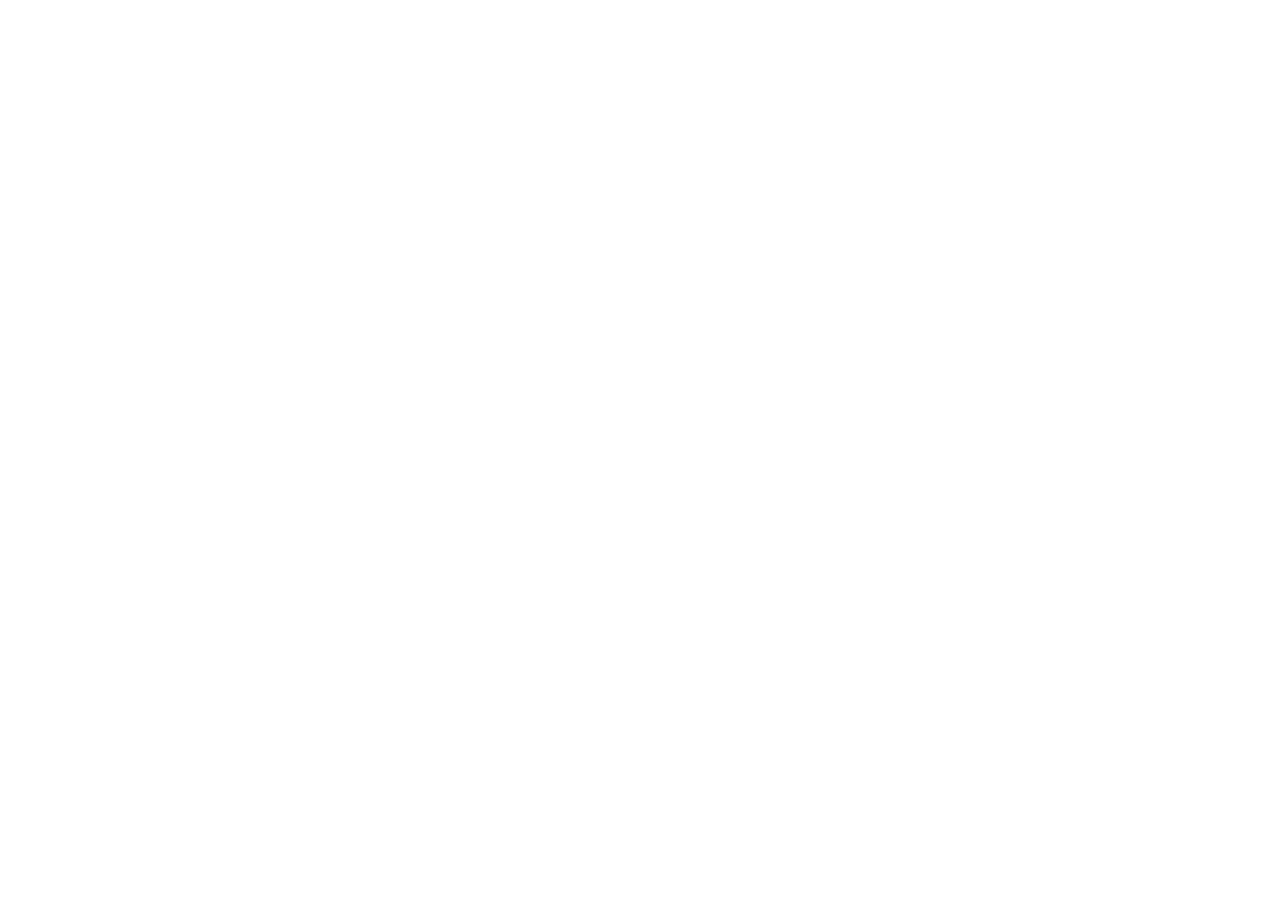
==== index.html @ e3f7ccc0 "Estructura inicial del proyecto: creación de carpetas, archivos, y esqesqueleto HTML" ====
<!DOCTYPE html>
<html lang="en">
<head>
    <meta charset="UTF-8">
    <meta name="viewport" content="width=device-width, initial-scale=1.0">
    <link rel="stylesheet" href="./css/styles.css">
    <title>Hago Diseños</title>
</head>
<body>
    
</body>
</html>
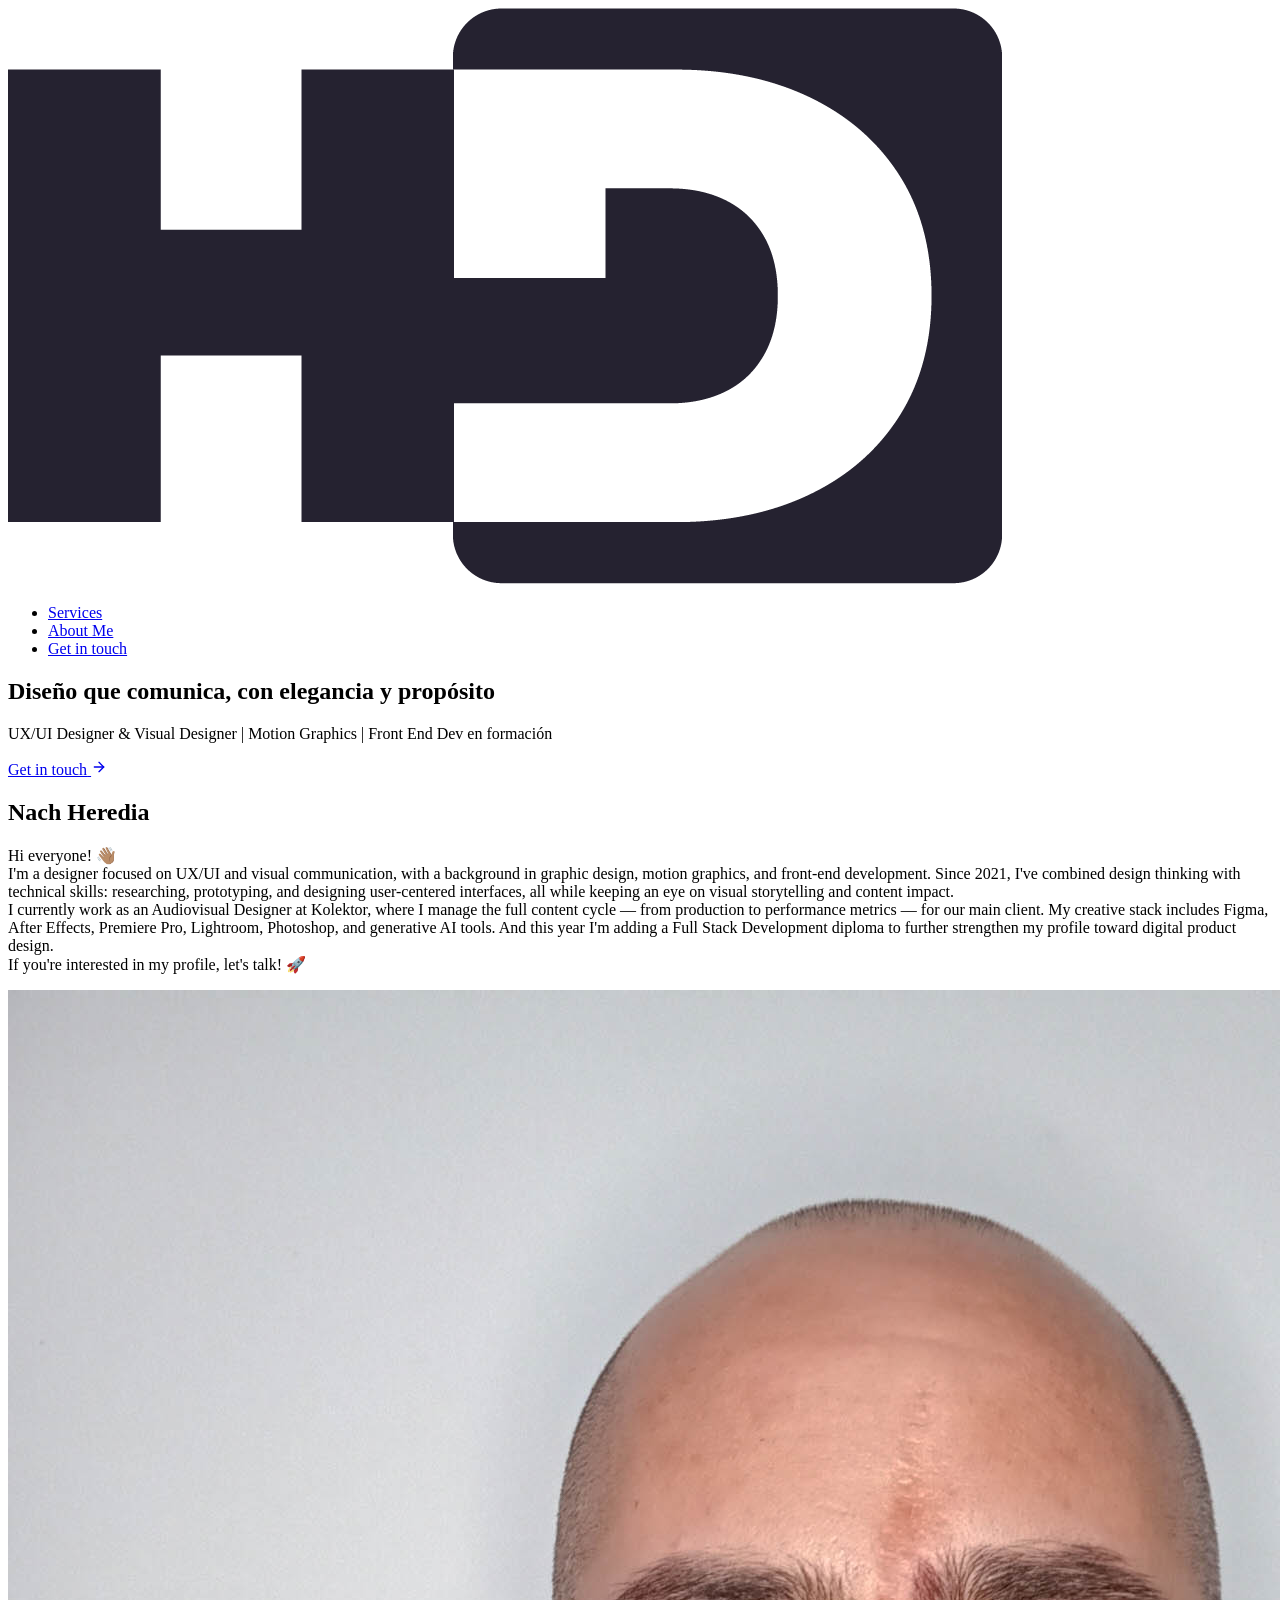
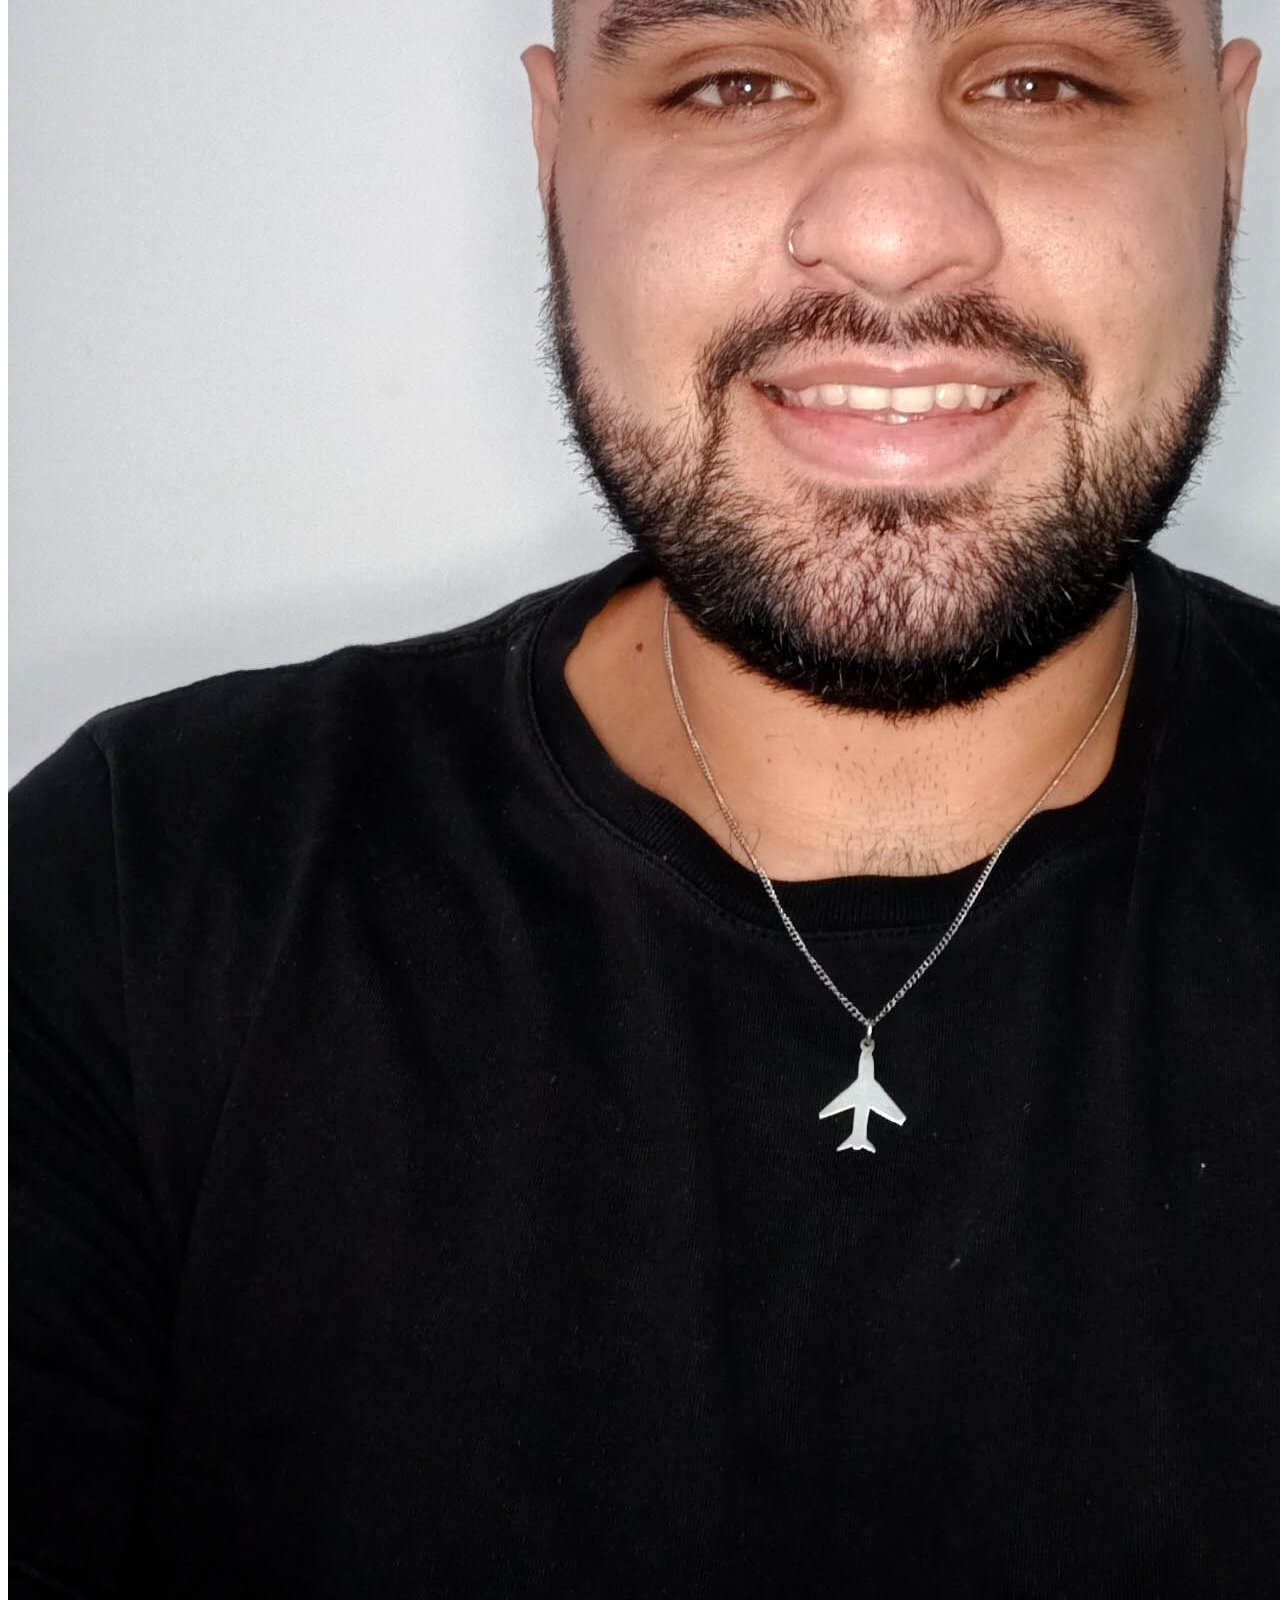
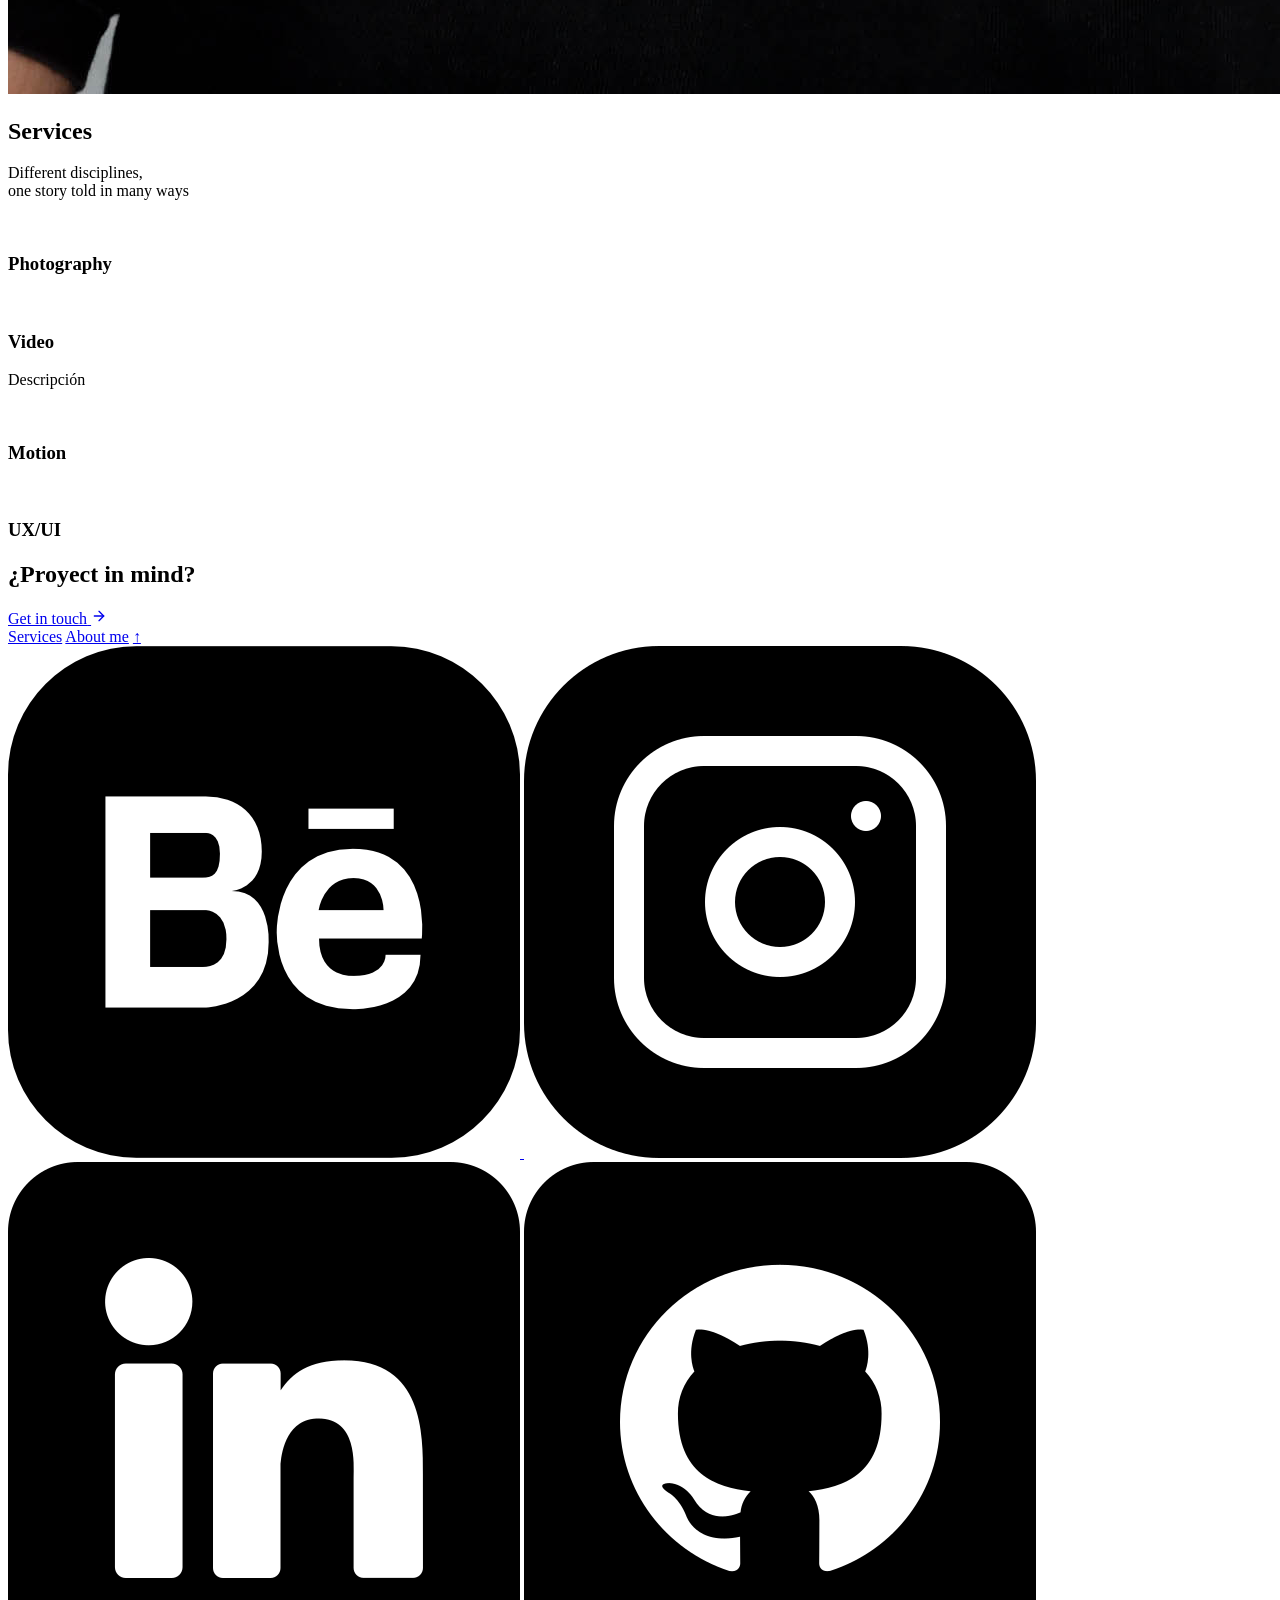
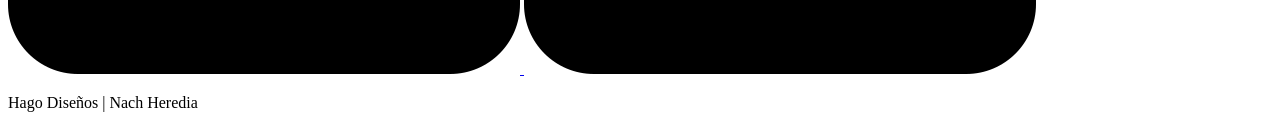
==== commit 545369b4: "Creacion de estructura completa de HTML" ====
--- a/index.html
+++ b/index.html
@@ -1,12 +1,130 @@
 <!DOCTYPE html>
-<html lang="en">
+<html lang="es">
 <head>
     <meta charset="UTF-8">
     <meta name="viewport" content="width=device-width, initial-scale=1.0">
     <link rel="stylesheet" href="./css/styles.css">
-    <title>Hago Diseños</title>
+    <title>Hago Diseños | Nach Heredia</title>
 </head>
 <body>
+
+    <header>
+        <nav class="navbar">
+               <a href="index.html">
+                    <img src="./images/Logo mioiconoAUTITO.png" alt="Logo HD">
+                </a>
+                <ul>
+                    <li><a href="services.html">Services</a></li>
+                    <li><a href="index.html#about-me">About Me</a></li>
+                    <li><a href="contact.html">Get in touch</a></li>
+                </ul>
+        </nav>
+    </header>
+
+    <main>
+        <!--PORTADA-->
+        <section class="main-banner">
+            <h1>Diseño que comunica, con elegancia y propósito</h1>
+            <p>UX/UI Designer & Visual Designer | Motion Graphics | Front End Dev en formación</p>
+            <a href="contact.html">
+                <span>Get in touch</span>
+                <span>
+                    <svg width="16" height="16" viewBox="0 0 24 24" fill="none" stroke="currentColor" stroke-width="2" stroke-linecap="round" stroke-linejoin="round">
+                        <line x1="5" y1="12" x2="19" y2="12"></line>
+                        <polyline points="12 5 19 12 12 19"></polyline>
+                    </svg>
+                </span>
+            </a>
+        </section>
+
+
+        <section class="aboutMe">
+            <div class="aboutText">
+                <h2>Nach Heredia</h2>
+                <p>Hi everyone! 👋🏽 <br>
+                        I'm a designer focused on UX/UI and visual communication, with a background in graphic design, motion graphics, and front-end development. Since 2021, I've combined design thinking with technical skills: researching, prototyping, and designing user-centered interfaces, all while keeping an eye on visual storytelling and content impact.
+                        <br>
+                        I currently work as an Audiovisual Designer at Kolektor, where I manage the full content cycle — from production to performance metrics — for our main client. My creative stack includes Figma, After Effects, Premiere Pro, Lightroom, Photoshop, and generative AI tools. And this year I'm adding a Full Stack Development diploma to further strengthen my profile toward digital product design. 
+                        <br> 
+                        If you're interested in my profile, let's talk! 🚀
+                    </p>
+            </div>
+            <div class="aboutImage">
+                <img src="./images/Foto nueva LinkedIn (1 de 1).jpg" alt="Foto perfil">
+            </div>
+
+
+            <!--Services-->
+
+            <section class="services">
+                <div class="tittleServices">
+                    <h2>Services</h2>
+                    <p>Different disciplines, <br>one story told in many ways</p>
+                </div>
+                <div class="cardsServices">
+                    <artticle class="card">
+                        <img src="" alt="">
+                        <h3>Photography</h3>
+                        <p></p>
+                    </artticle>
+                    <artticle class="card">
+                        <img src="" alt="">
+                        <h3>Video</h3>
+                        <p>Descripción</p>
+                    </artticle>
+                    <artticle class="card">
+                        <img src="" alt="">
+                        <h3>Motion</h3>
+                        <p></p>
+                    </artticle>
+                    <artticle class="card">
+                        <img src="" alt="">
+                        <h3>UX/UI</h3>
+                        <p></p>
+                    </artticle>
+                </div>
+            </section>
+    </main>
+
+    <footer class="mainFooter">
+        <div class="footerBg">
+            <div class="footerCta">
+                <h2>¿Proyect in mind?</h2>
+                <a href="contact.html">
+                <span>Get in touch</span>
+                <span>
+                    <svg width="16" height="16" viewBox="0 0 24 24" fill="none" stroke="currentColor" stroke-width="2" stroke-linecap="round" stroke-linejoin="round">
+                        <line x1="5" y1="12" x2="19" y2="12"></line>
+                        <polyline points="12 5 19 12 12 19"></polyline>
+                    </svg>
+                </span>
+            </a>
+            </div>
+            
+            <nav class="footer-nav">
+                    <a href="services.html">Services</a>
+                    <a href="index.html#about-me">About me</a>
+                    <a href="#top" class="back-to-top" aria-label="Volver arriba">↑</a>
+            </nav>
+
+            <div class="socialIcons">
+                <a href="https://www.behance.net/ignacioheredia" target="_blank" >
+                    <img src="./images/social media icons/behance.png" alt="Behance">
+                </a>
+                <a href="" target="_blank" >
+                    <img src="./images/social media icons/instagram (1).png" alt="Instagram">
+                </a>
+                <a href="https://www.linkedin.com/in/nachheredia/" target="_blank" >
+                    <img src="./images/social media icons/linkedin.png" alt="LinkedIn">
+                </a>
+                <a href="https://github.com/NachHeredia" target="_blank" >
+                    <img src="./images/social media icons/github.png" alt="GitHub">
+                </a>
+            </div>
+
+            <p class="footer-name">Hago Diseños | Nach Heredia</p>
+        </div>
+    </footer>
     
 </body>
 </html>
--- a/css/styles.css
+++ b/css/styles.css
@@ -0,0 +1 @@
+@import url('https://fonts.googleapis.com/css2?family=Montserrat:ital,wght@0,100..900;1,100..900&display=swap');
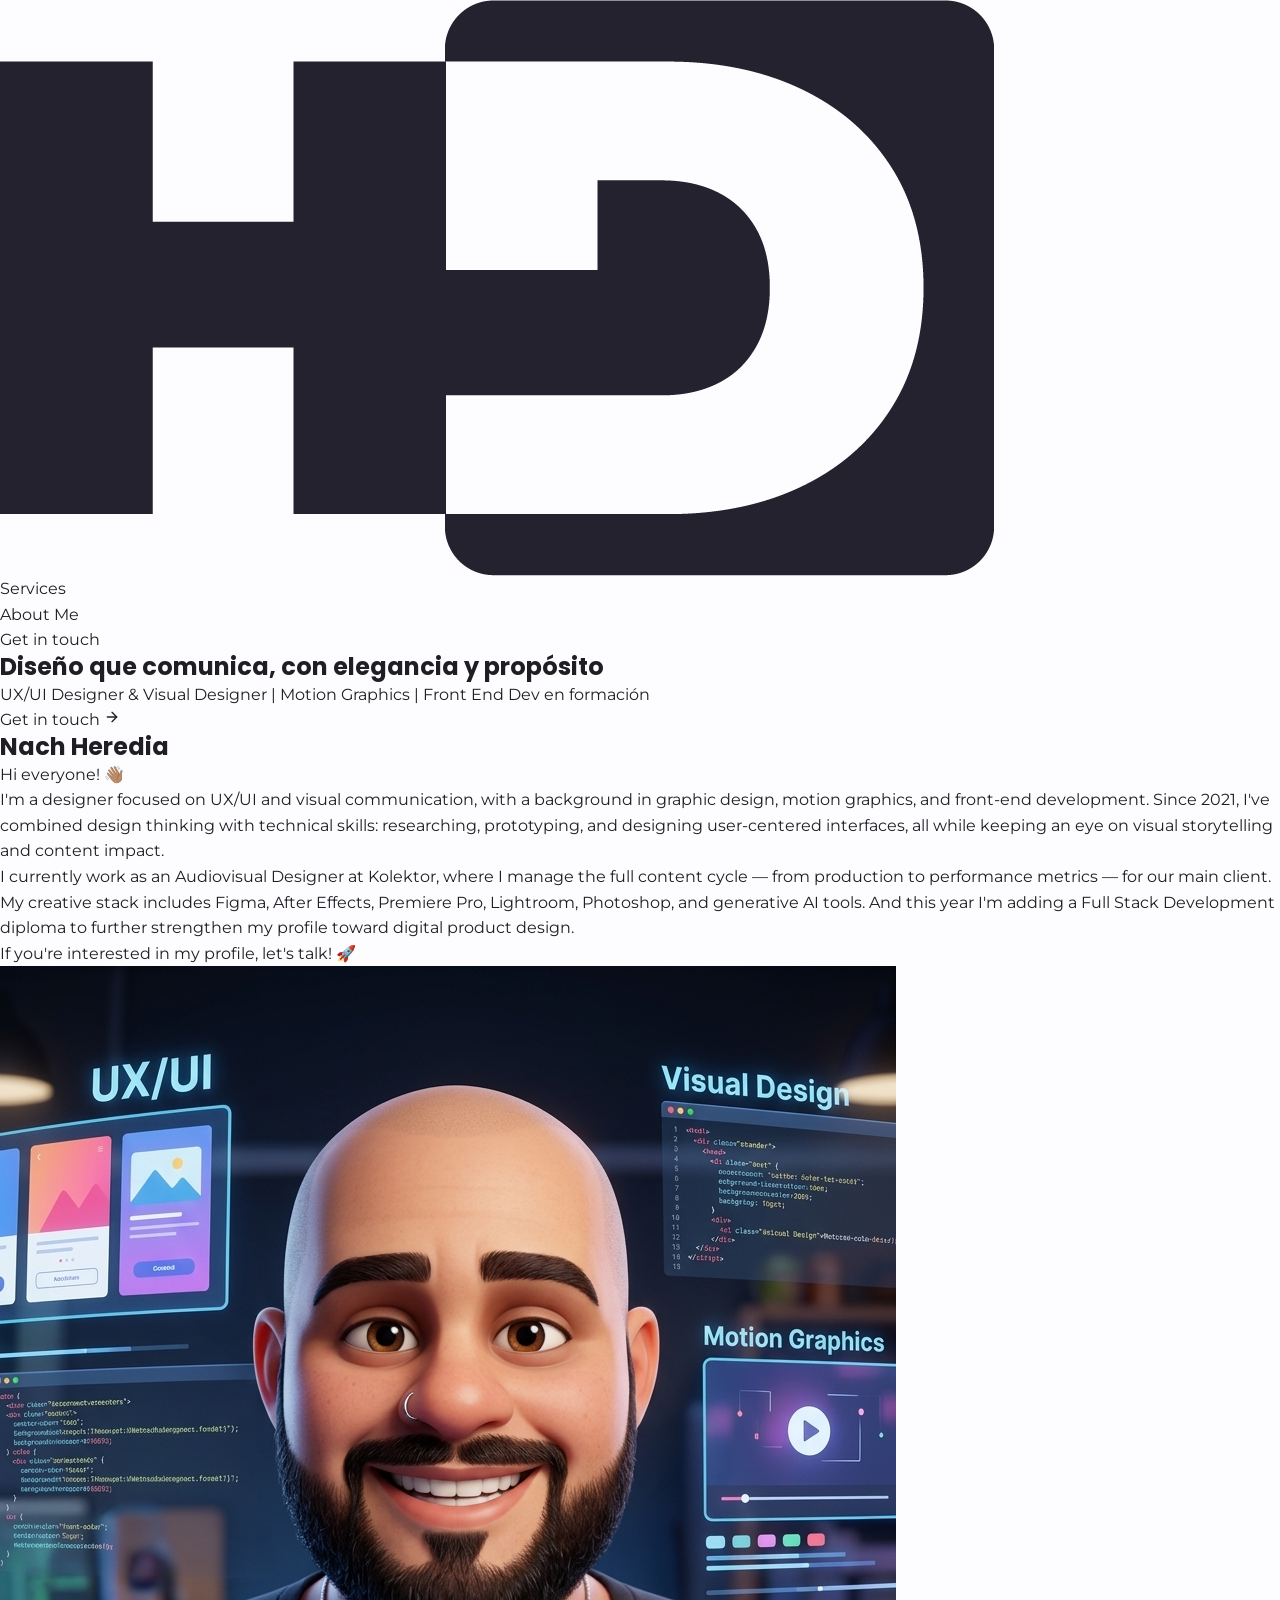
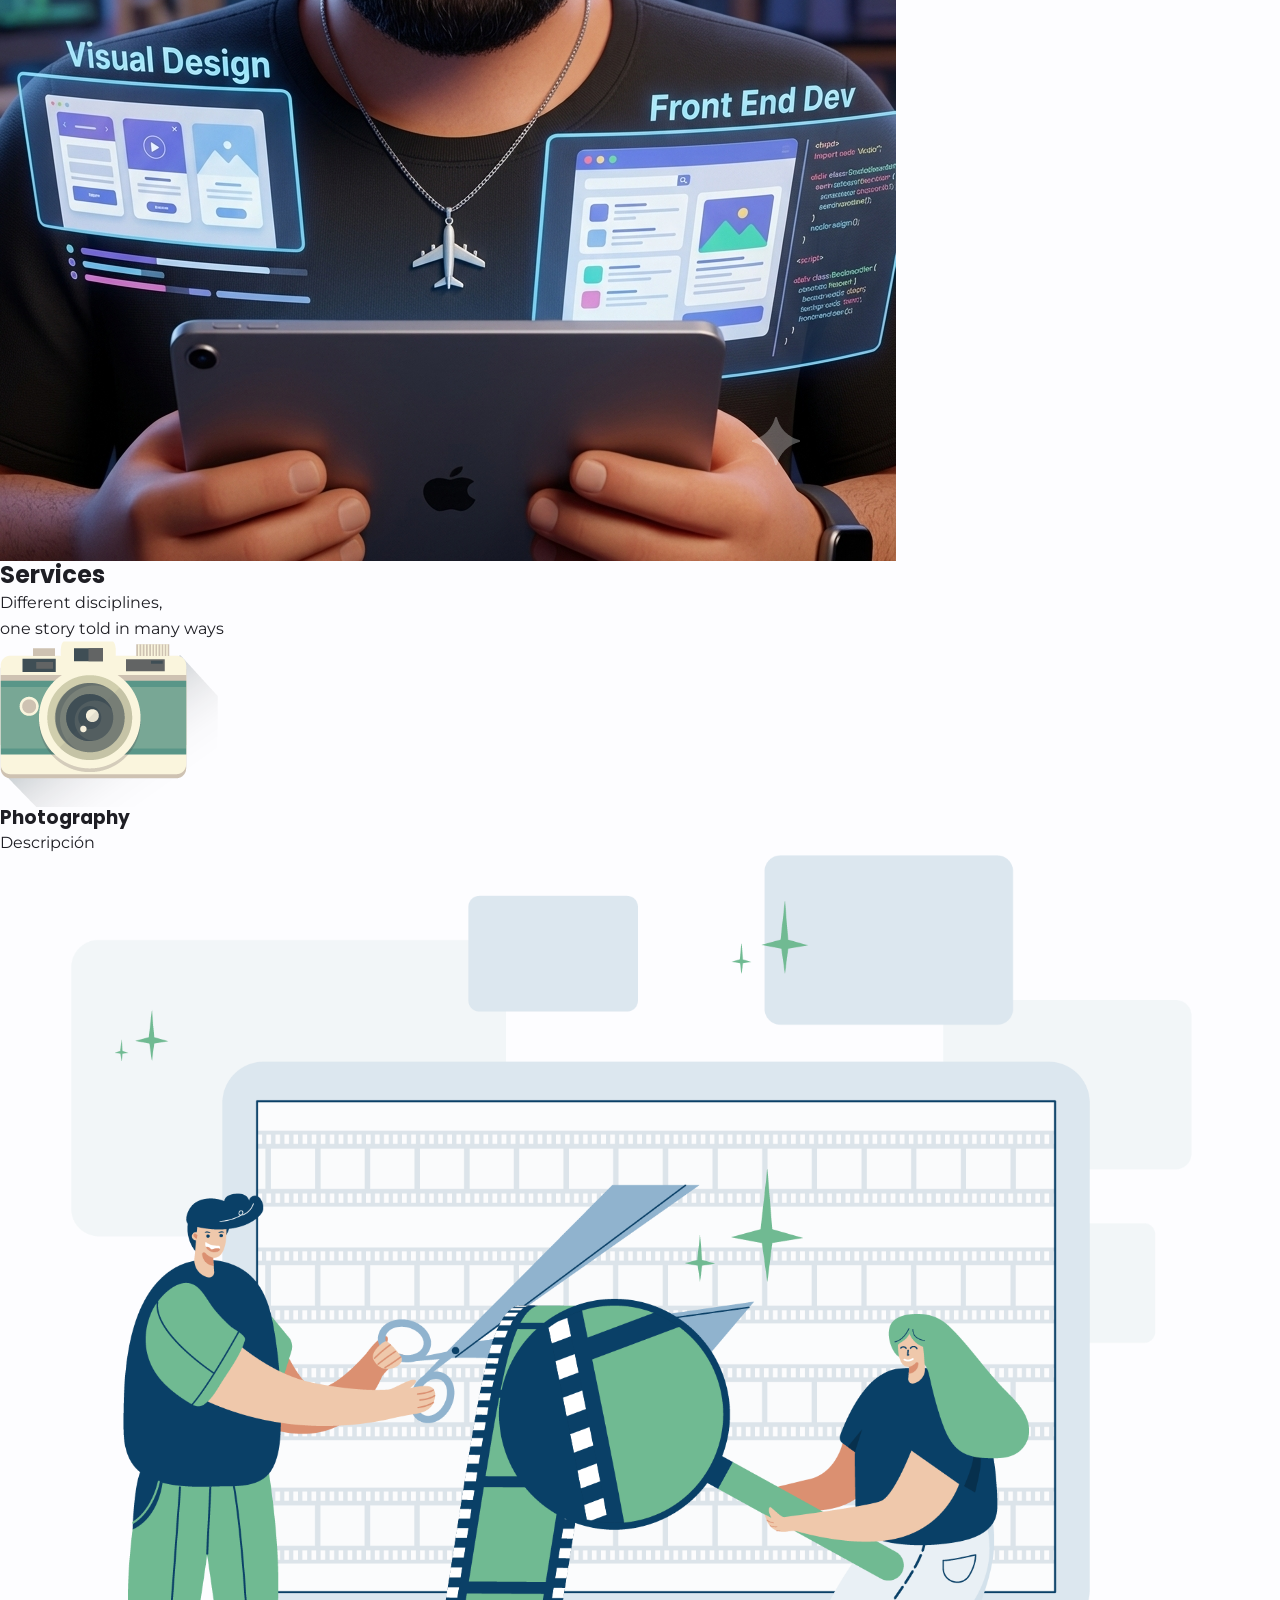
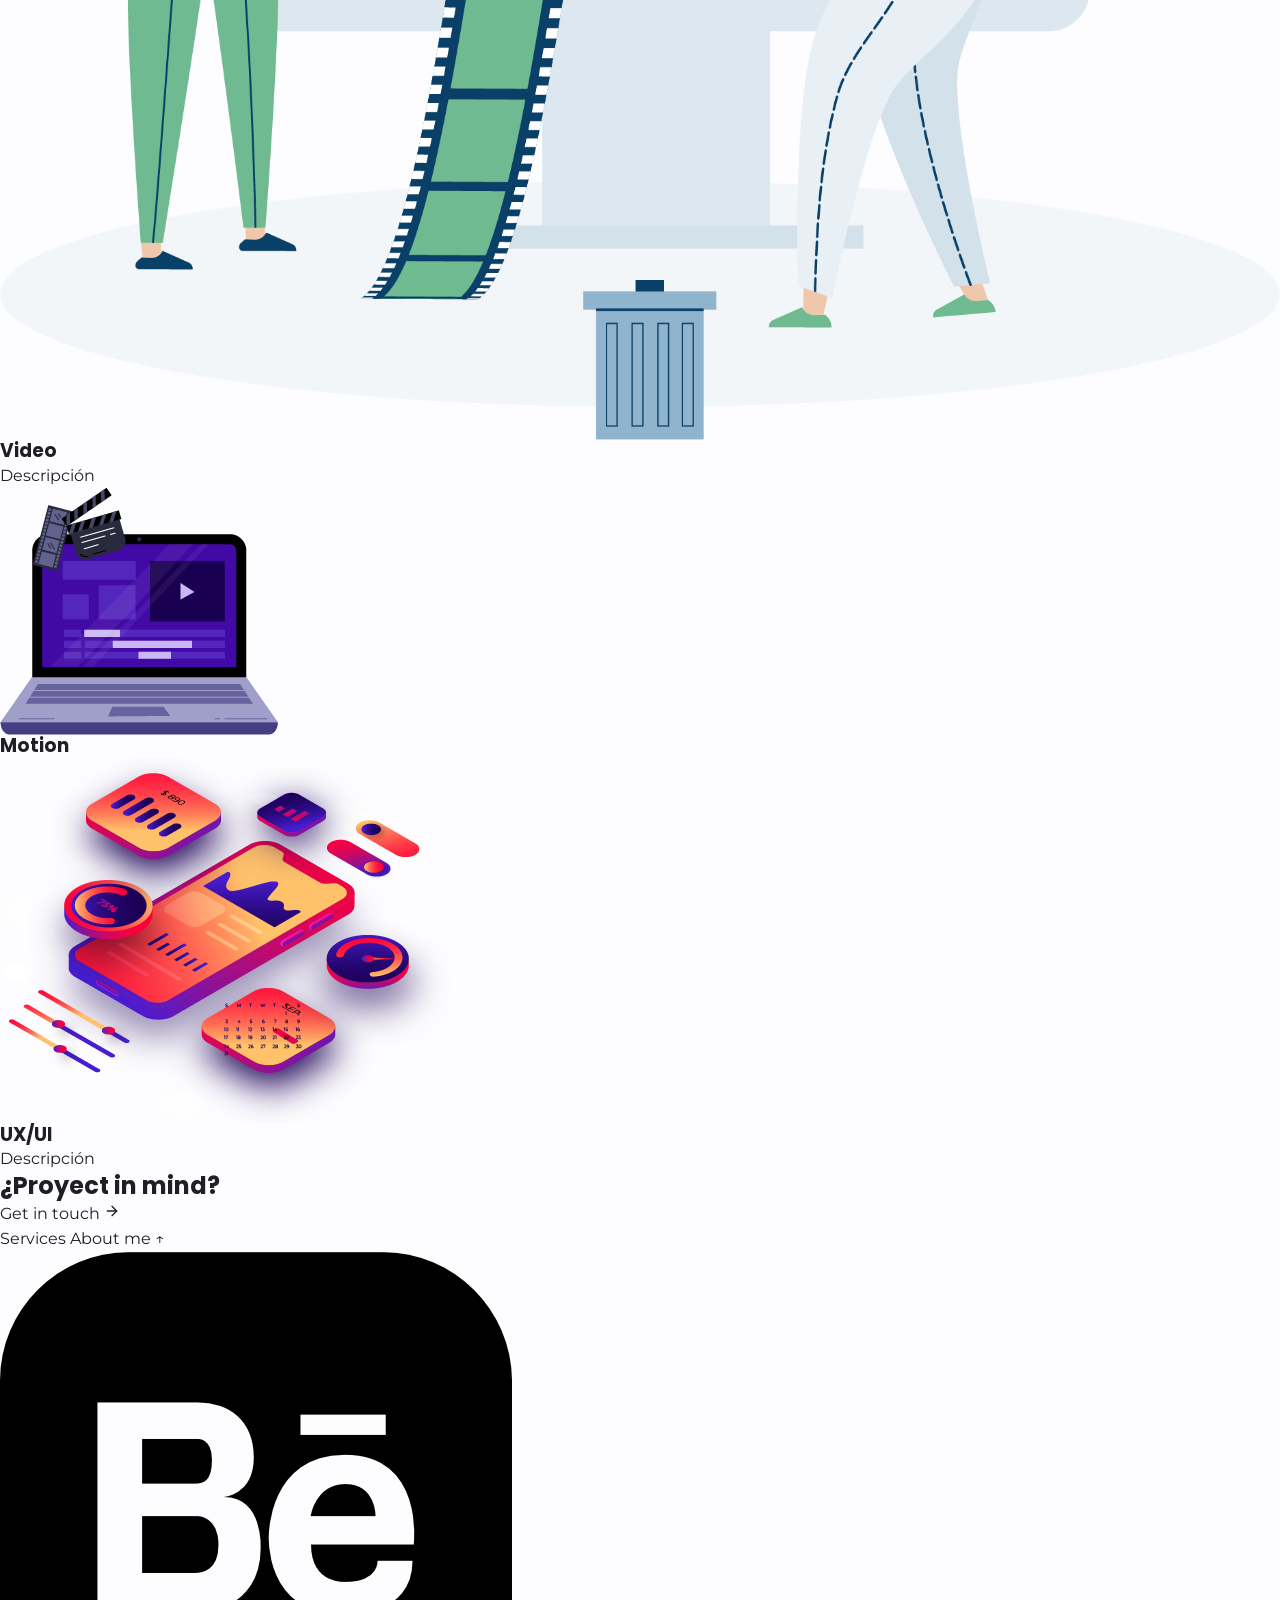
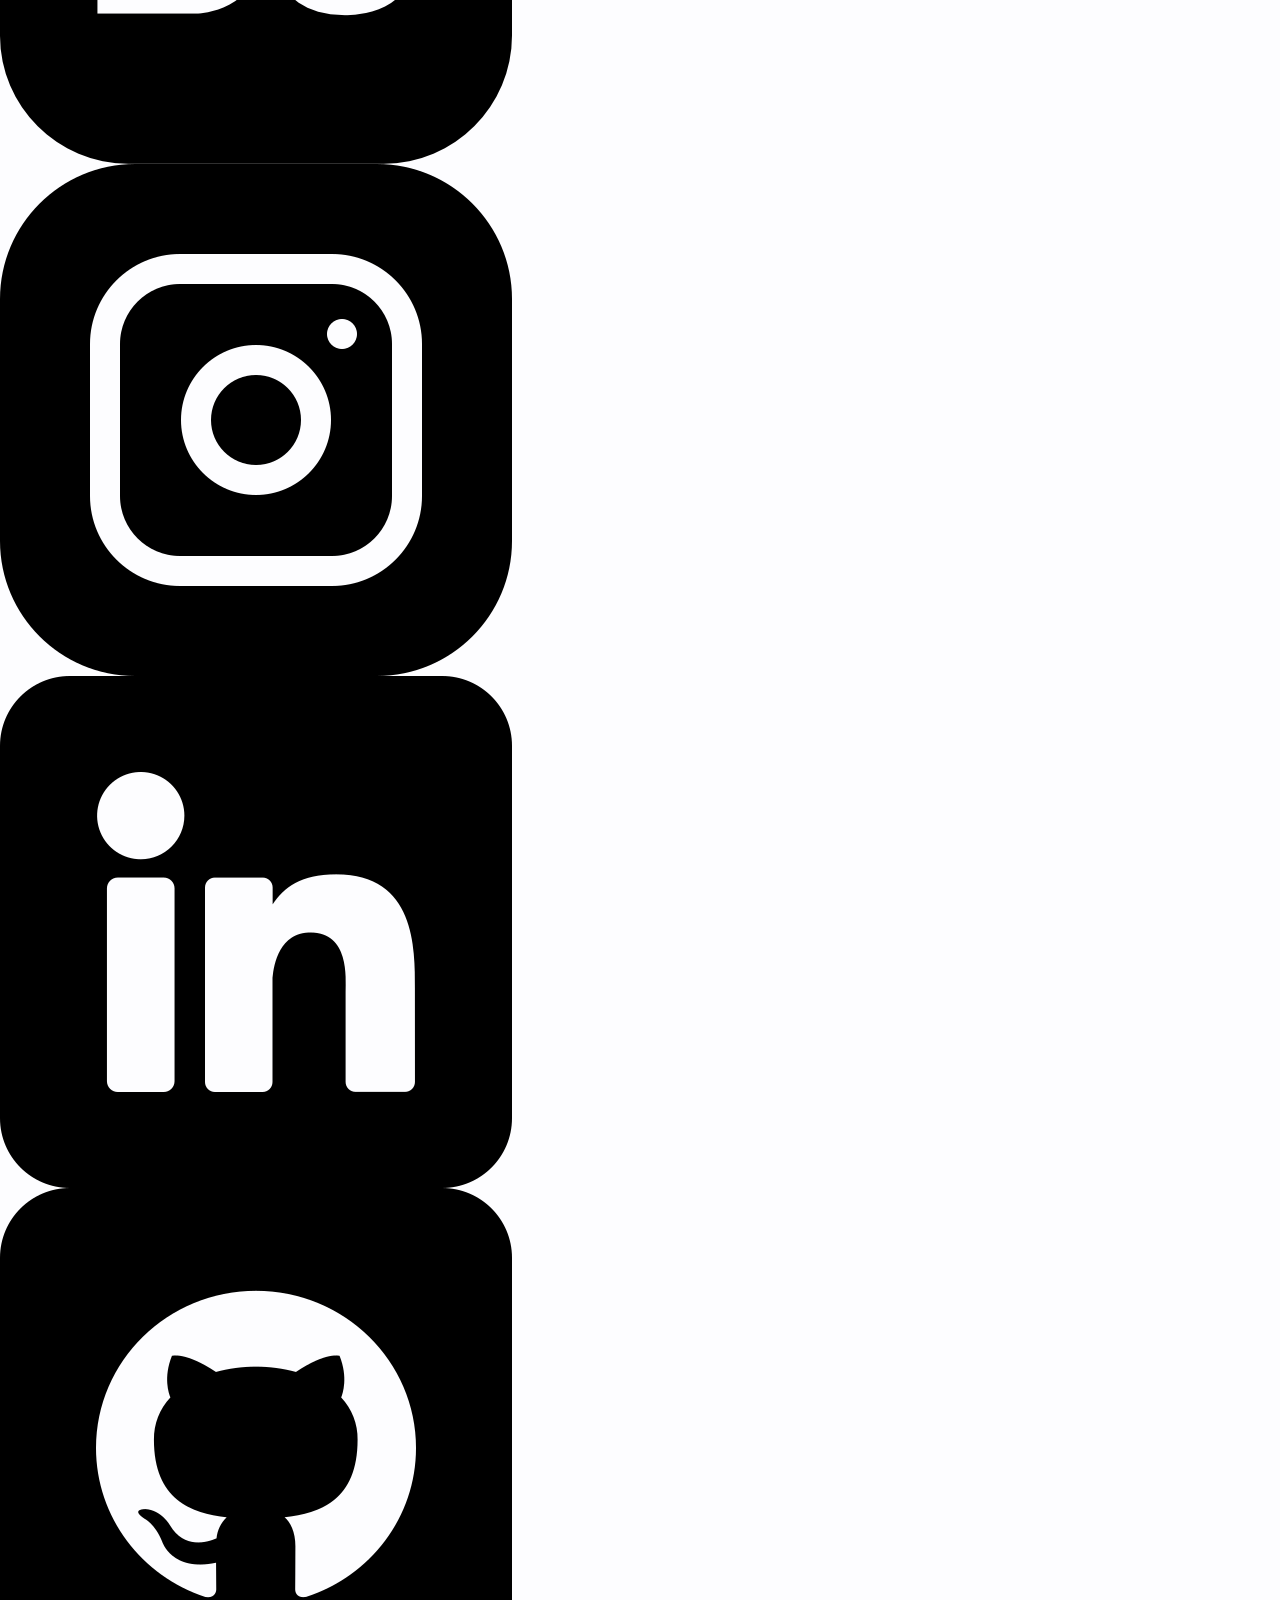
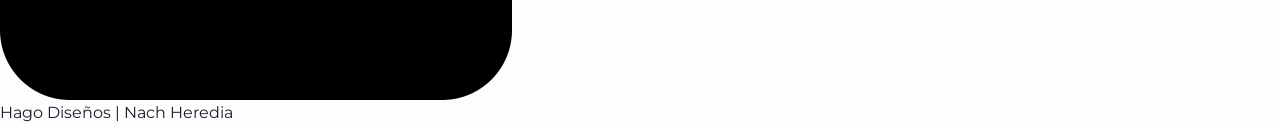
==== commit c82353e5: "Armado base de CSS, roots + reset basicos + body + tipografias" ====
--- a/index.html
+++ b/index.html
@@ -1,23 +1,30 @@
 <!DOCTYPE html>
 <html lang="es">
+
 <head>
     <meta charset="UTF-8">
     <meta name="viewport" content="width=device-width, initial-scale=1.0">
+    <link rel="preconnect" href="https://fonts.googleapis.com">
+    <link rel="preconnect" href="https://fonts.gstatic.com" crossorigin>
+    <link
+        href="https://fonts.googleapis.com/css2?family=Poppins:wght@400;500;600;700&family=Montserrat:wght@300;400;500;600&display=swap"
+        rel="stylesheet">
     <link rel="stylesheet" href="./css/styles.css">
     <title>Hago Diseños | Nach Heredia</title>
 </head>
+
 <body>
 
-    <header>
+    <header id="top">
         <nav class="navbar">
-               <a href="index.html">
-                    <img src="./images/Logo mioiconoAUTITO.png" alt="Logo HD">
-                </a>
-                <ul>
-                    <li><a href="services.html">Services</a></li>
-                    <li><a href="index.html#about-me">About Me</a></li>
-                    <li><a href="contact.html">Get in touch</a></li>
-                </ul>
+            <a href="index.html">
+                <img src="./images/Logo mioiconoAUTITO.png" alt="Logo HD">
+            </a>
+            <ul>
+                <li><a href="services.html">Services</a></li>
+                <li><a href="index.html#aboutMe">About Me</a></li>
+                <li><a href="contact.html">Get in touch</a></li>
+            </ul>
         </nav>
     </header>
 
@@ -26,10 +33,11 @@
         <section class="main-banner">
             <h1>Diseño que comunica, con elegancia y propósito</h1>
             <p>UX/UI Designer & Visual Designer | Motion Graphics | Front End Dev en formación</p>
-            <a href="contact.html">
+            <a href="contact.html" class="btn btn-primary">
                 <span>Get in touch</span>
-                <span>
-                    <svg width="16" height="16" viewBox="0 0 24 24" fill="none" stroke="currentColor" stroke-width="2" stroke-linecap="round" stroke-linejoin="round">
+                <span class="btn-icon" aria-hidden="true">
+                    <svg width="16" height="16" viewBox="0 0 24 24" fill="none" stroke="currentColor" stroke-width="2"
+                        stroke-linecap="round" stroke-linejoin="round">
                         <line x1="5" y1="12" x2="19" y2="12"></line>
                         <polyline points="12 5 19 12 12 19"></polyline>
                     </svg>
@@ -38,86 +46,93 @@
         </section>
 
 
-        <section class="aboutMe">
+        <section class="aboutMe" id="aboutMe">
             <div class="aboutText">
                 <h2>Nach Heredia</h2>
                 <p>Hi everyone! 👋🏽 <br>
-                        I'm a designer focused on UX/UI and visual communication, with a background in graphic design, motion graphics, and front-end development. Since 2021, I've combined design thinking with technical skills: researching, prototyping, and designing user-centered interfaces, all while keeping an eye on visual storytelling and content impact.
-                        <br>
-                        I currently work as an Audiovisual Designer at Kolektor, where I manage the full content cycle — from production to performance metrics — for our main client. My creative stack includes Figma, After Effects, Premiere Pro, Lightroom, Photoshop, and generative AI tools. And this year I'm adding a Full Stack Development diploma to further strengthen my profile toward digital product design. 
-                        <br> 
-                        If you're interested in my profile, let's talk! 🚀
-                    </p>
+                    I'm a designer focused on UX/UI and visual communication, with a background in graphic design,
+                    motion graphics, and front-end development. Since 2021, I've combined design thinking with technical
+                    skills: researching, prototyping, and designing user-centered interfaces, all while keeping an eye
+                    on visual storytelling and content impact.
+                    <br>
+                    I currently work as an Audiovisual Designer at Kolektor, where I manage the full content cycle —
+                    from production to performance metrics — for our main client. My creative stack includes Figma,
+                    After Effects, Premiere Pro, Lightroom, Photoshop, and generative AI tools. And this year I'm adding
+                    a Full Stack Development diploma to further strengthen my profile toward digital product design.
+                    <br>
+                    If you're interested in my profile, let's talk! 🚀
+                </p>
             </div>
             <div class="aboutImage">
-                <img src="./images/Foto nueva LinkedIn (1 de 1).jpg" alt="Foto perfil">
+                <img src="./images/foto mia caricatura.png" alt="Foto perfil">
             </div>
+        </section>
 
+        <!--Services-->
 
-            <!--Services-->
-
-            <section class="services">
-                <div class="tittleServices">
-                    <h2>Services</h2>
-                    <p>Different disciplines, <br>one story told in many ways</p>
-                </div>
-                <div class="cardsServices">
-                    <artticle class="card">
-                        <img src="" alt="">
-                        <h3>Photography</h3>
-                        <p></p>
-                    </artticle>
-                    <artticle class="card">
-                        <img src="" alt="">
-                        <h3>Video</h3>
-                        <p>Descripción</p>
-                    </artticle>
-                    <artticle class="card">
-                        <img src="" alt="">
-                        <h3>Motion</h3>
-                        <p></p>
-                    </artticle>
-                    <artticle class="card">
-                        <img src="" alt="">
-                        <h3>UX/UI</h3>
-                        <p></p>
-                    </artticle>
-                </div>
-            </section>
+        <section class="services">
+            <div class="tittleServices">
+                <h2>Services</h2>
+                <p>Different disciplines, <br>one story told in many ways</p>
+            </div>
+            <div class="cardsServices">
+                <article class="card">
+                    <img src="./images/services icons/cameraiconoAUTITO.png" alt="Icono fotografia">
+                    <h3>Photography</h3>
+                    <p>Descripción</p>
+                </article>
+                <article class="card">
+                    <img src="./images/services icons/cineiconoAUTITO.png" alt="Icono edición de video">
+                    <h3>Video</h3>
+                    <p>Descripción</p>
+                </article>
+                <article class="card">
+                    <img src="./images/services icons/motioniconoAUTITO.png" alt="Icono motion graphics">
+                    <h3>Motion</h3>
+                    <p></p>
+                </article>
+                <article class="card">
+                    <img src="./images/services icons/UX-UIiconoAUTITO.png" alt="Icono ux/ui">
+                    <h3>UX/UI</h3>
+                    <p>Descripción</p>
+                </article>
+            </div>
+        </section>
     </main>
 
     <footer class="mainFooter">
         <div class="footerBg">
             <div class="footerCta">
                 <h2>¿Proyect in mind?</h2>
-                <a href="contact.html">
-                <span>Get in touch</span>
-                <span>
-                    <svg width="16" height="16" viewBox="0 0 24 24" fill="none" stroke="currentColor" stroke-width="2" stroke-linecap="round" stroke-linejoin="round">
-                        <line x1="5" y1="12" x2="19" y2="12"></line>
-                        <polyline points="12 5 19 12 12 19"></polyline>
-                    </svg>
-                </span>
-            </a>
+                <a href="contact.html" class="btn btn-primary">
+                    <span>Get in touch</span>
+                    <span class="btn-icon" aria-hidden="true">
+                        <svg width="16" height="16" viewBox="0 0 24 24" fill="none" stroke="currentColor"
+                            stroke-width="2" stroke-linecap="round" stroke-linejoin="round">
+                            <line x1="5" y1="12" x2="19" y2="12"></line>
+                            <polyline points="12 5 19 12 12 19"></polyline>
+                        </svg>
+                    </span>
+                </a>
             </div>
-            
-            <nav class="footer-nav">
-                    <a href="services.html">Services</a>
-                    <a href="index.html#about-me">About me</a>
-                    <a href="#top" class="back-to-top" aria-label="Volver arriba">↑</a>
+
+            <nav class="footerNav">
+                <a href="services.html">Services</a>
+                <a href="index.html#aboutMe">About me</a>
+                <a href="#top" class="back-to-top" aria-label="Volver arriba">↑</a>
             </nav>
 
             <div class="socialIcons">
-                <a href="https://www.behance.net/ignacioheredia" target="_blank" >
+                <a href="https://www.behance.net/ignacioheredia" target="_blank">
                     <img src="./images/social media icons/behance.png" alt="Behance">
                 </a>
-                <a href="" target="_blank" >
+                <a href="https://www.instagram.com/hago.disenios/?hl=es" target="_blank">
                     <img src="./images/social media icons/instagram (1).png" alt="Instagram">
                 </a>
-                <a href="https://www.linkedin.com/in/nachheredia/" target="_blank" >
+                <a href="https://www.linkedin.com/in/nachheredia/" target="_blank">
                     <img src="./images/social media icons/linkedin.png" alt="LinkedIn">
                 </a>
-                <a href="https://github.com/NachHeredia" target="_blank" >
+                <a href="https://github.com/NachHeredia" target="_blank">
                     <img src="./images/social media icons/github.png" alt="GitHub">
                 </a>
             </div>
@@ -125,6 +140,7 @@
             <p class="footer-name">Hago Diseños | Nach Heredia</p>
         </div>
     </footer>
-    
+
 </body>
+
 </html>
--- a/css/styles.css
+++ b/css/styles.css
@@ -1 +1,76 @@
-@import url('https://fonts.googleapis.com/css2?family=Montserrat:ital,wght@0,100..900;1,100..900&display=swap');
+:root{
+    --font-heading: 'Poppins', sans-serif;
+    --font-body: 'Montserrat', sans-serif;
+
+    --bg-primary: #FDFDFF;
+    --bg-secondary:  #F4F4F8;
+
+    --text-primary: #1E1E24;
+    --text-secondary: #6B6B76;
+
+    --accent-primary: #B8A9E8;
+    --accent-secondary: #A8D8F0;
+    --brand-dark: #2E1F4E;
+    --accent-hover: #A290DE;
+    --accent-secondary-hover: #8FC8E8;
+
+    --color-attention: #E8A87C;
+    --color-focus-outline: #B8A9E8;
+    --color-border: #E4E4EC;
+
+    --spacing-xs: 8px;
+    --spacing-sm: 16px;
+    --spacing-md: 24px;
+    --spacing-lg: 48px;
+    --spacing-xl: 96px;
+
+    --transition-fast: 0.2s ease;
+    --transition-medium: 0.4s ease;
+}
+
+*,
+*::before,
+*::after {
+    margin: 0;
+    padding: 0;
+    box-sizing: border-box;
+}
+
+html {
+    scroll-behavior: smooth;
+}
+
+img {
+    max-width: 100%;
+    display: block;
+}
+
+a {
+    text-decoration: none;
+    color: inherit;
+}
+
+ul {
+    list-style: none;
+}
+
+button {
+    font: inherit;
+    border: none;
+    background: none;
+    cursor: pointer;
+}
+
+body {
+    font-family: var(--font-body);
+    background-color: var(--bg-primary);
+    color: var(--text-primary);
+    line-height: 1.6;
+    -webkit-font-smoothing: antialiased;
+    -moz-osx-font-smoothing: grayscale;
+}
+
+h1, h2, h3, h4 {
+    font-family: var(--font-heading);
+    line-height: 1.2;
+}
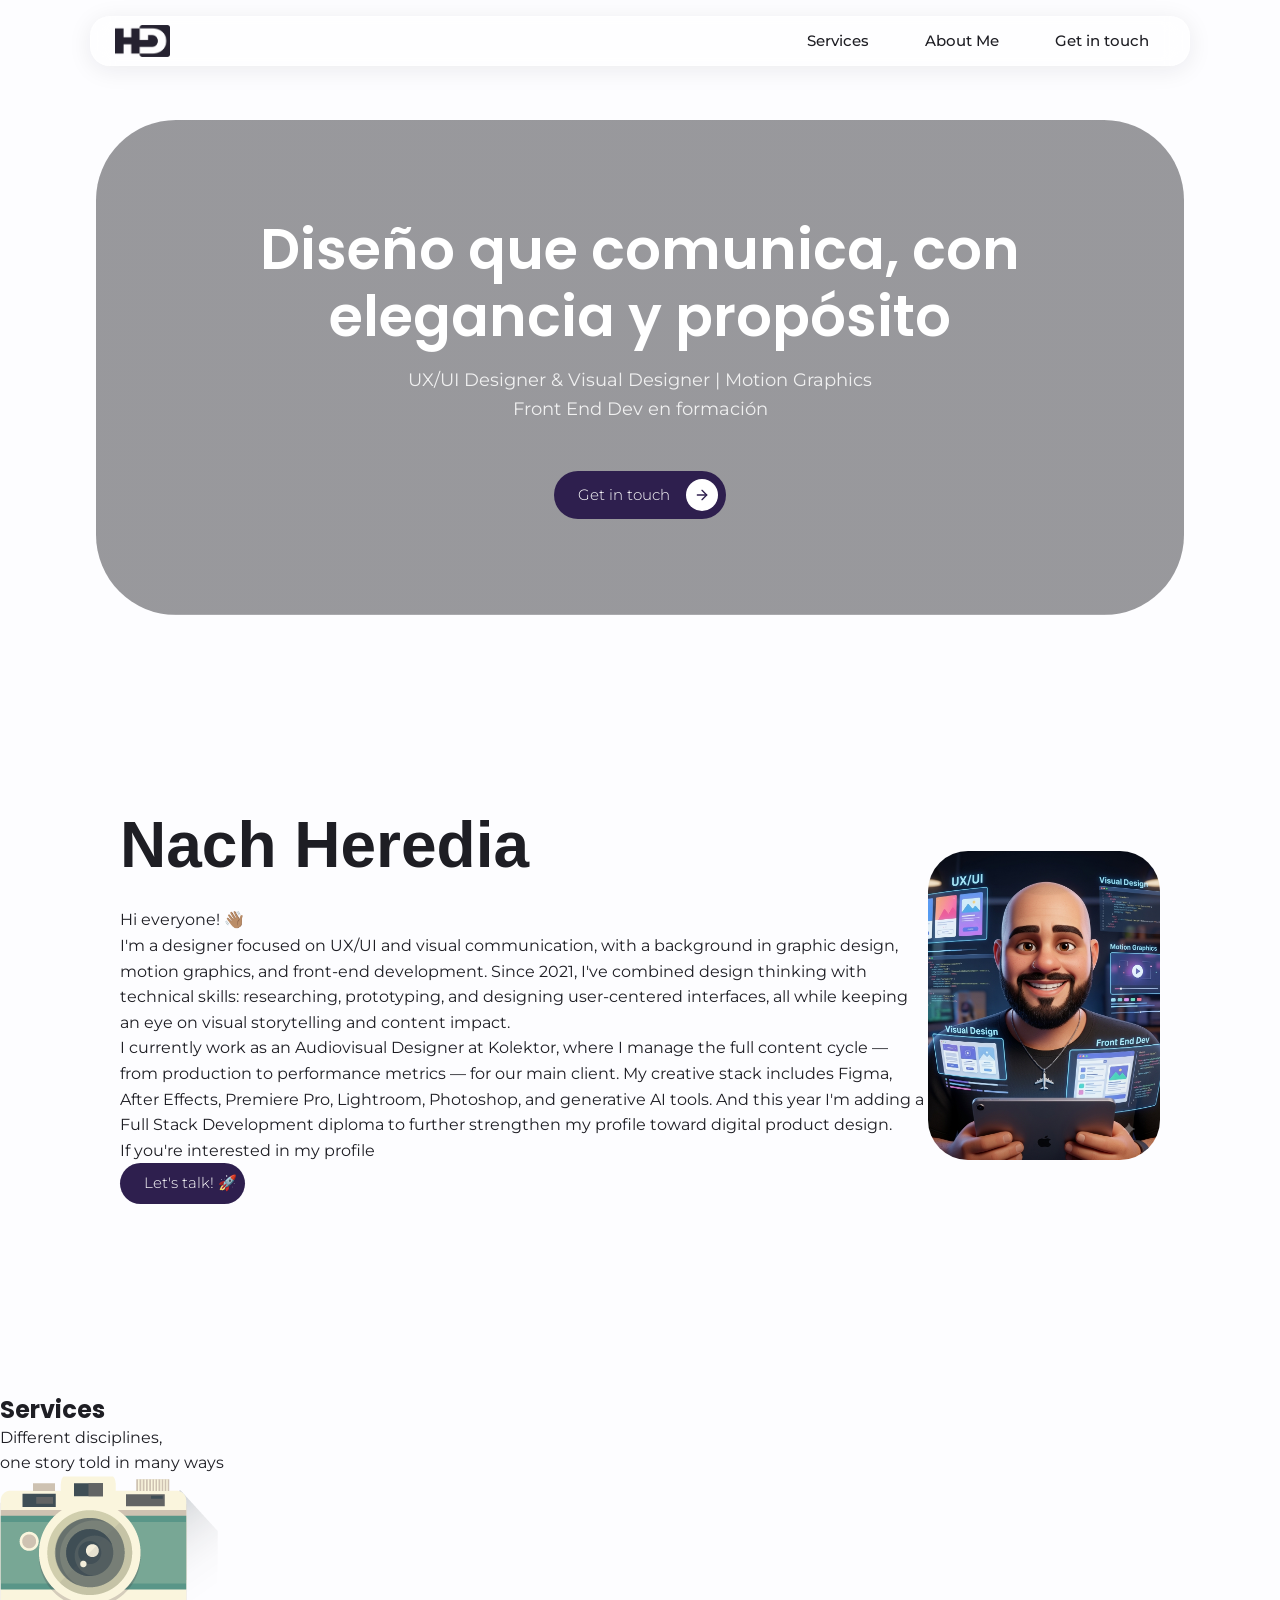
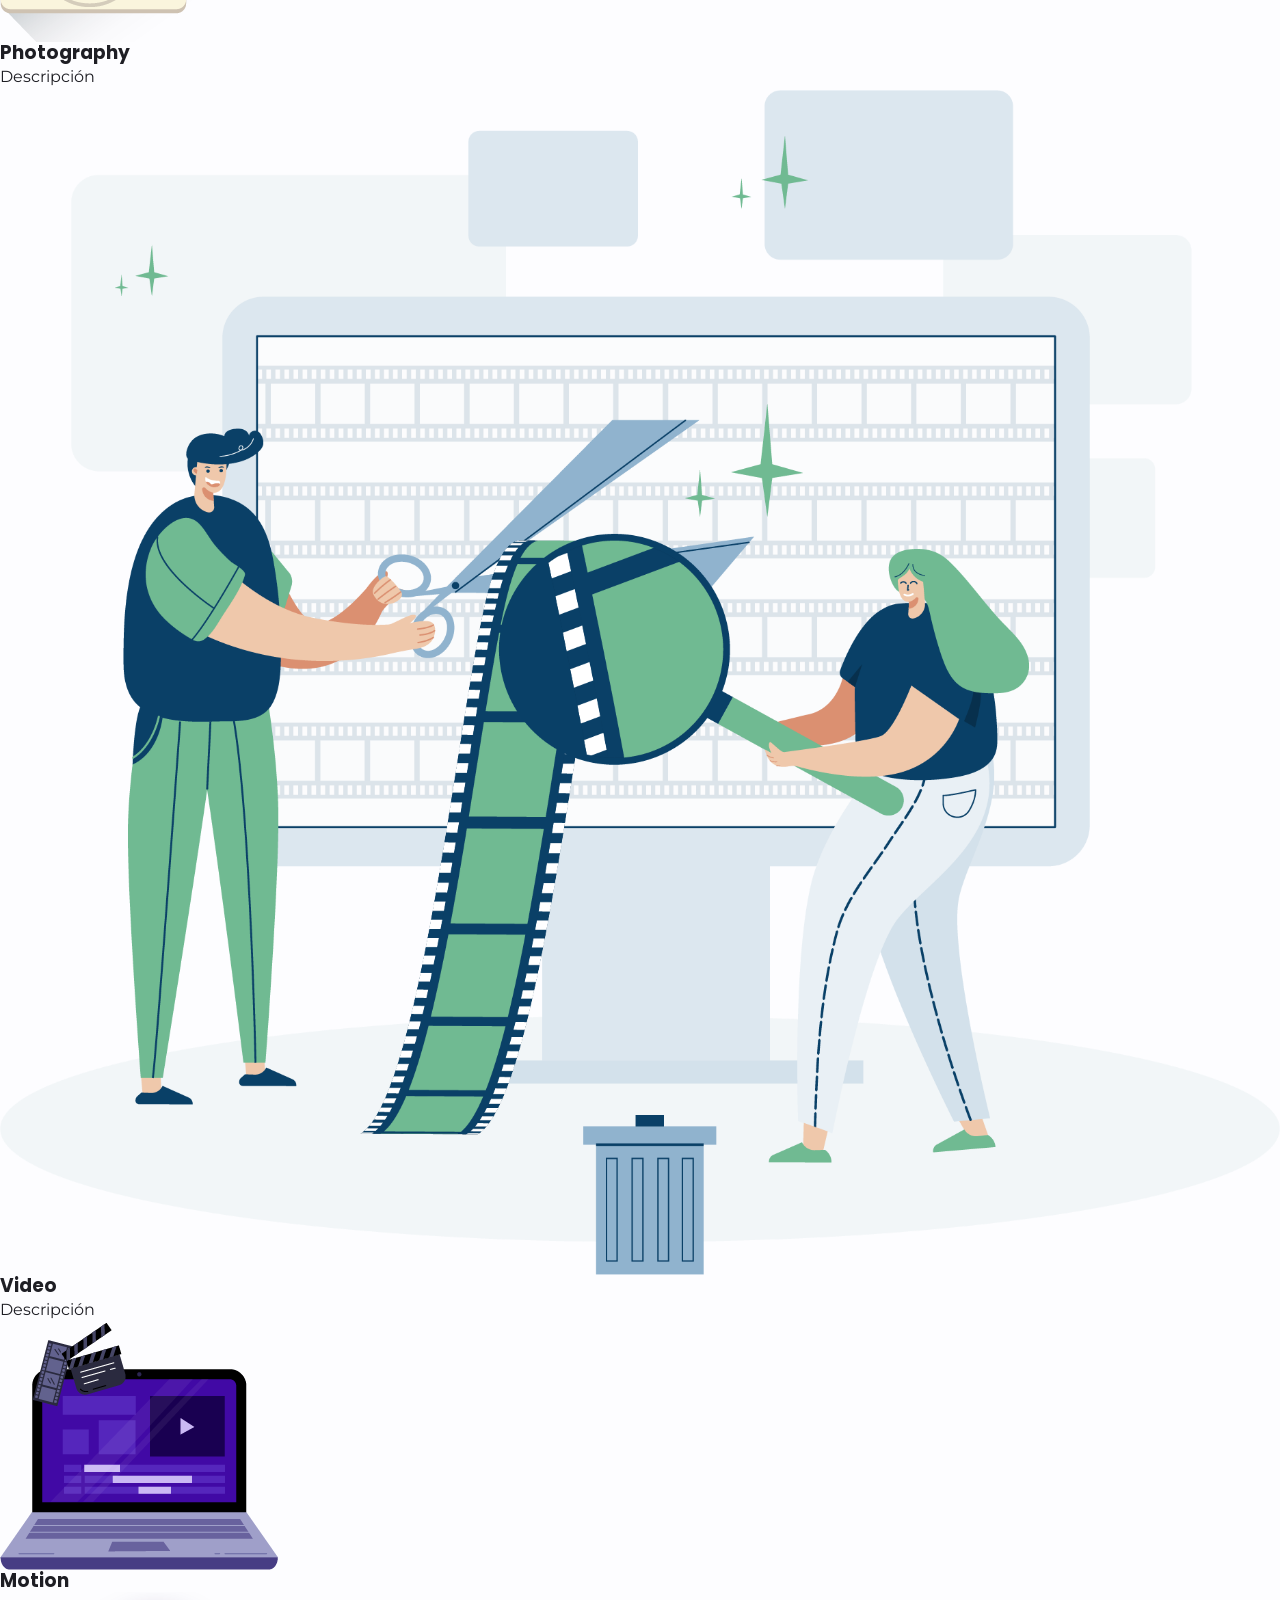
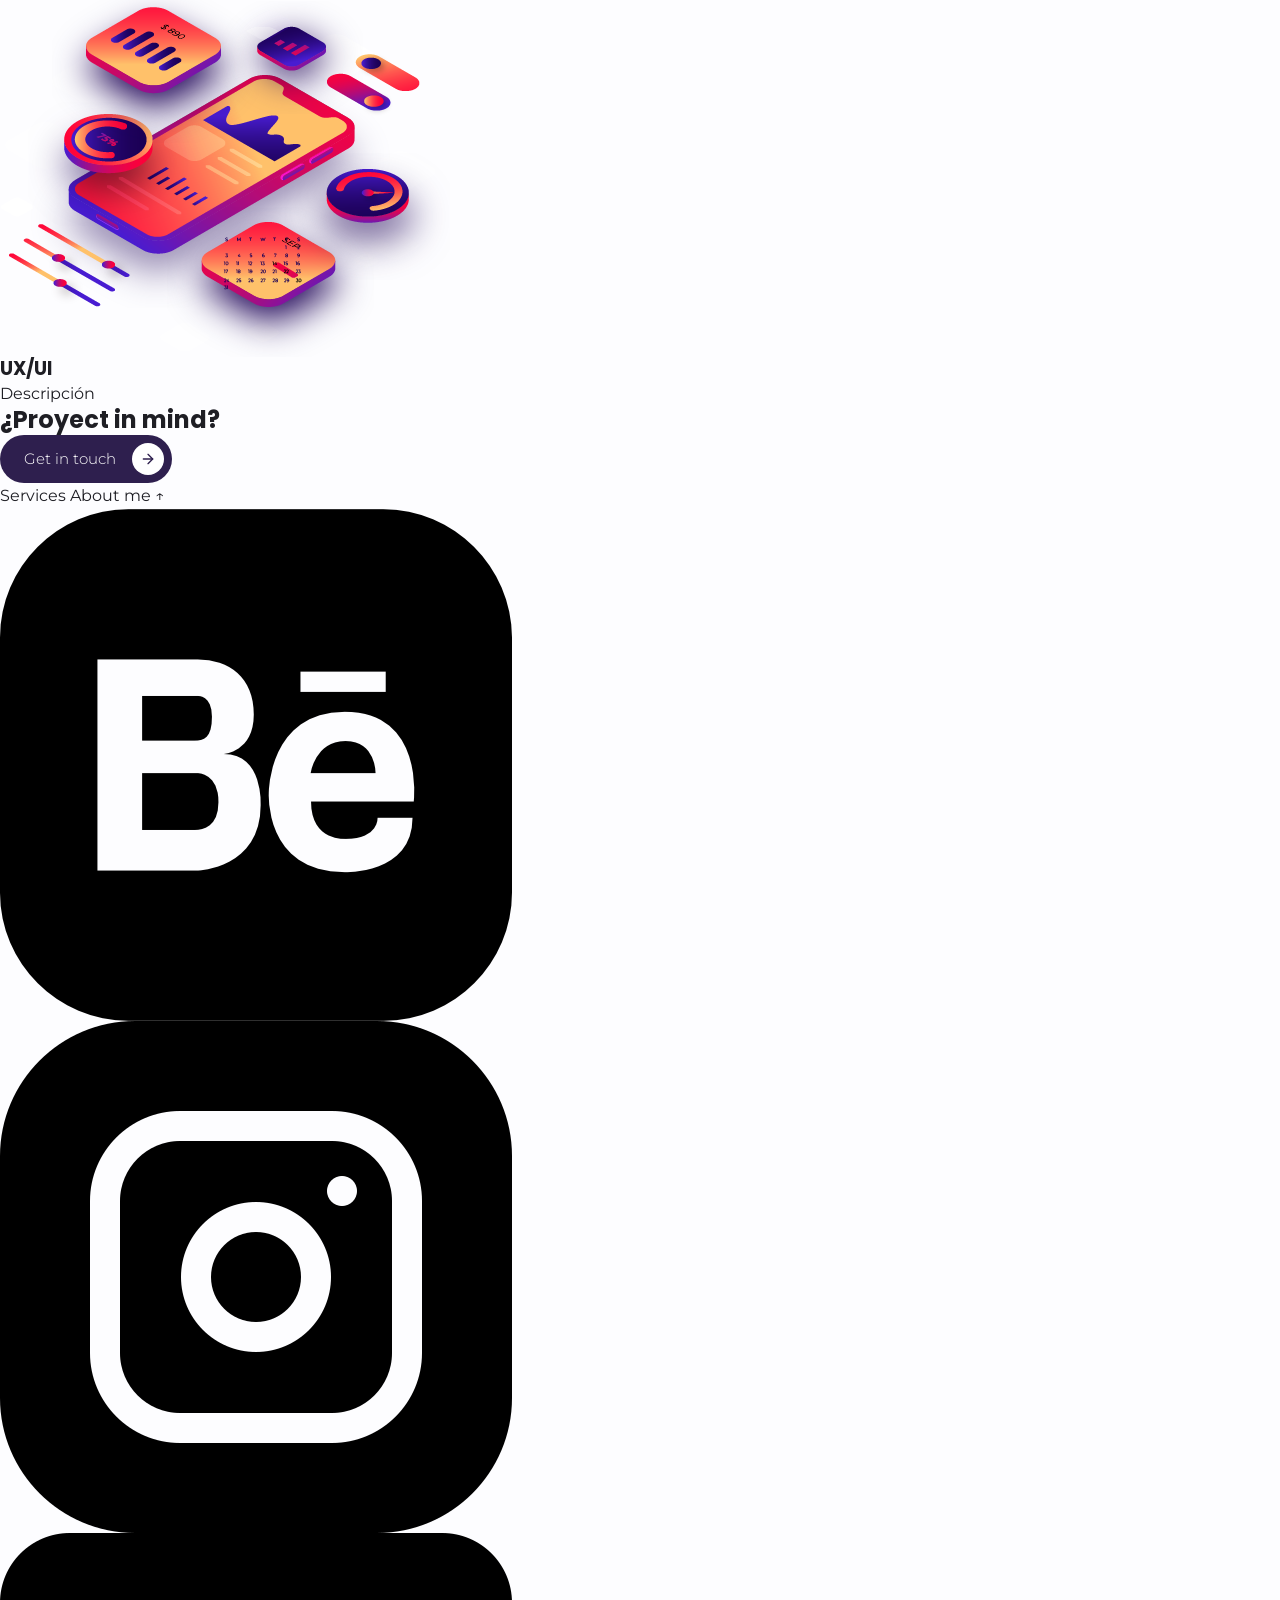
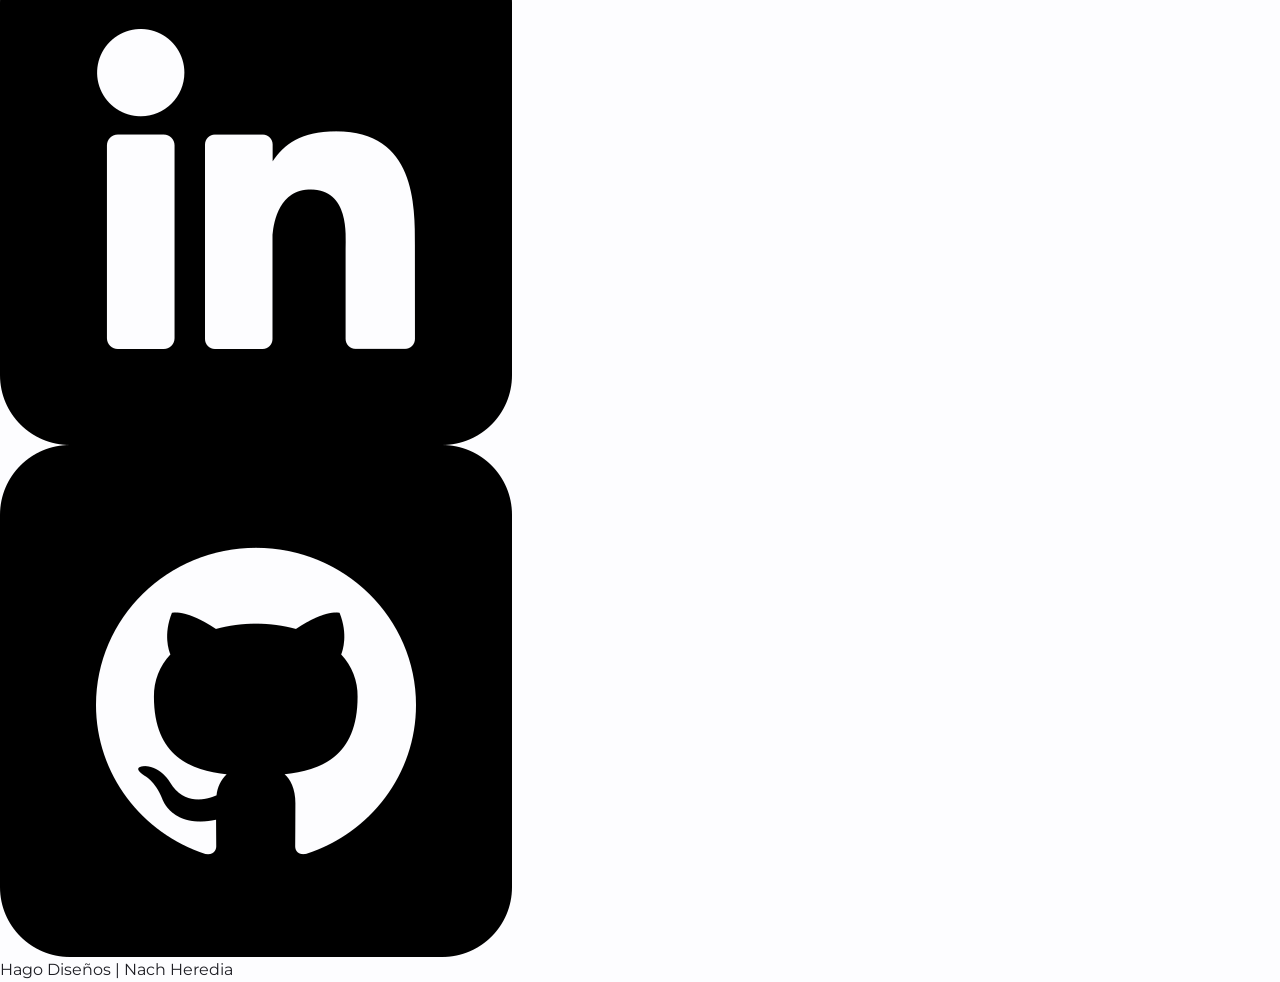
==== commit 768f87cd: "Primeras secciones completas en CSS" ====
--- a/index.html
+++ b/index.html
@@ -30,9 +30,9 @@
 
     <main>
         <!--PORTADA-->
-        <section class="main-banner">
+        <section class="mainBanner">
             <h1>Diseño que comunica, con elegancia y propósito</h1>
-            <p>UX/UI Designer & Visual Designer | Motion Graphics | Front End Dev en formación</p>
+            <p>UX/UI Designer & Visual Designer | Motion Graphics <br> Front End Dev en formación</p>
             <a href="contact.html" class="btn btn-primary">
                 <span>Get in touch</span>
                 <span class="btn-icon" aria-hidden="true">
@@ -60,8 +60,11 @@
                     After Effects, Premiere Pro, Lightroom, Photoshop, and generative AI tools. And this year I'm adding
                     a Full Stack Development diploma to further strengthen my profile toward digital product design.
                     <br>
-                    If you're interested in my profile, let's talk! 🚀
+                    If you're interested in my profile
                 </p>
+                    <a href="contact.html" class="btn btn-primary">
+                        <span> Let's talk! 🚀</span>
+                    </a>
             </div>
             <div class="aboutImage">
                 <img src="./images/foto mia caricatura.png" alt="Foto perfil">
--- a/css/styles.css
+++ b/css/styles.css
@@ -73,4 +73,151 @@
 h1, h2, h3, h4 {
     font-family: var(--font-heading);
     line-height: 1.2;
-}+}
+
+header {
+    position: fixed;
+    top: var(--spacing-sm);
+    left: 0;
+    right: 0;
+    z-index: 1000;
+    display: flex;
+    justify-content: center;
+    padding: 0 var(--spacing-md);
+}
+
+.navbar {
+    width: 100%;
+    max-width: 1100px;
+    display: flex;
+    align-items: center;
+    justify-content: space-between;
+    padding: var(--spacing-xs) var(--spacing-md);
+    border-radius: 20px;
+
+    background-color: rgba(255, 255, 255, 0.6);
+    backdrop-filter: blur(12px);
+    -webkit-backdrop-filter: blur(12px);
+    border: 1px solid rgba(255, 255, 255, 0.3);
+    box-shadow: 0 4px 24px rgba(30, 30, 36, 0.08);
+}
+
+.navbar img {
+    height: 32px;
+    width: auto;
+}
+
+.navbar ul {
+    display: flex;
+    align-items: center;
+    gap: var(--spacing-md);
+}
+
+.navbar ul li a {
+    font-family: var(--font-body);
+    font-size: 0.95rem;
+    font-weight: 500;
+    color: var(--text-primary);
+    padding: var(--spacing-xs) var(--spacing-sm);
+    border-radius: 12px;
+    transition: background-color var(--transition-fast);
+}
+
+.navbar ul li a:hover {
+    background-color: var(--bg-secondary);
+    font-weight: 800;
+}
+
+.mainBanner {
+    position: relative;
+    display: flex;
+    flex-direction: column;
+    align-items: center;
+    justify-content: center;
+    text-align: center;
+    padding: var(--spacing-xl) var(--spacing-md);
+    margin: var(--spacing-xl);
+    border-radius:  80px;
+    overflow: hidden;
+
+    background-image:
+        linear-gradient(rgba(30, 30, 36, 0.45), rgba(30, 30, 36, 0.45)),
+        url('../images/main\ banner.jpg');
+    background-size: cover;
+    background-position: center;
+}
+
+.mainBanner h1 {
+    color: #FFFFFF;
+    font-size: clamp(2rem, 5vw, 3.5rem);
+    font-weight: 600;
+    max-width: 800px;
+    margin-bottom: var(--spacing-sm);
+}
+
+.mainBanner p {
+    color: rgba(255, 255, 255, 0.85);
+    font-size: 1.1rem;
+    max-width: 600px;
+    margin-bottom: var(--spacing-lg);
+}
+
+.btn {
+    display: inline-flex;
+    align-items: center;
+    gap: var(--spacing-sm);
+    font-family: var(--font-body);
+    font-weight: 300;
+    font-size: 0.95rem;
+    border-radius: 999px;
+    padding: var(--spacing-xs) var(--spacing-xs) var(--spacing-xs) var(--spacing-md);
+    transition: transform var(--transition-fast), background-color var(--transition-fast);
+}
+
+.btn-primary {
+    background-color: var(--brand-dark);
+    color: #FFFFFF;
+}
+
+.btn-primary:hover {
+    transform: translateY(-2px);
+    font-weight: 600;
+}
+
+.btn-icon {
+    display: flex;
+    align-items: center;
+    justify-content: center;
+    width: 32px;
+    height: 32px;
+    background-color: #FFFFFF;
+    color: var(--brand-dark);
+    border-radius: 50%;
+    flex-shrink: 0;
+}
+
+main {
+    padding-top: var(--spacing-md);
+}
+.aboutMe {
+    position: relative;
+    display: flex;
+    flex-direction: row;
+    align-items: center;
+    justify-content: center;
+    padding: var(--spacing-xl) var(--spacing-md);
+    margin: var(--spacing-xl);
+}
+
+.aboutText h2{
+    font-weight: 800;
+    font-size: 4rem;
+    padding-top: 0;
+    padding-bottom: var(--spacing-md);
+}
+
+.aboutImage img{
+    width: auto;
+    border-radius: 40px;
+}
+
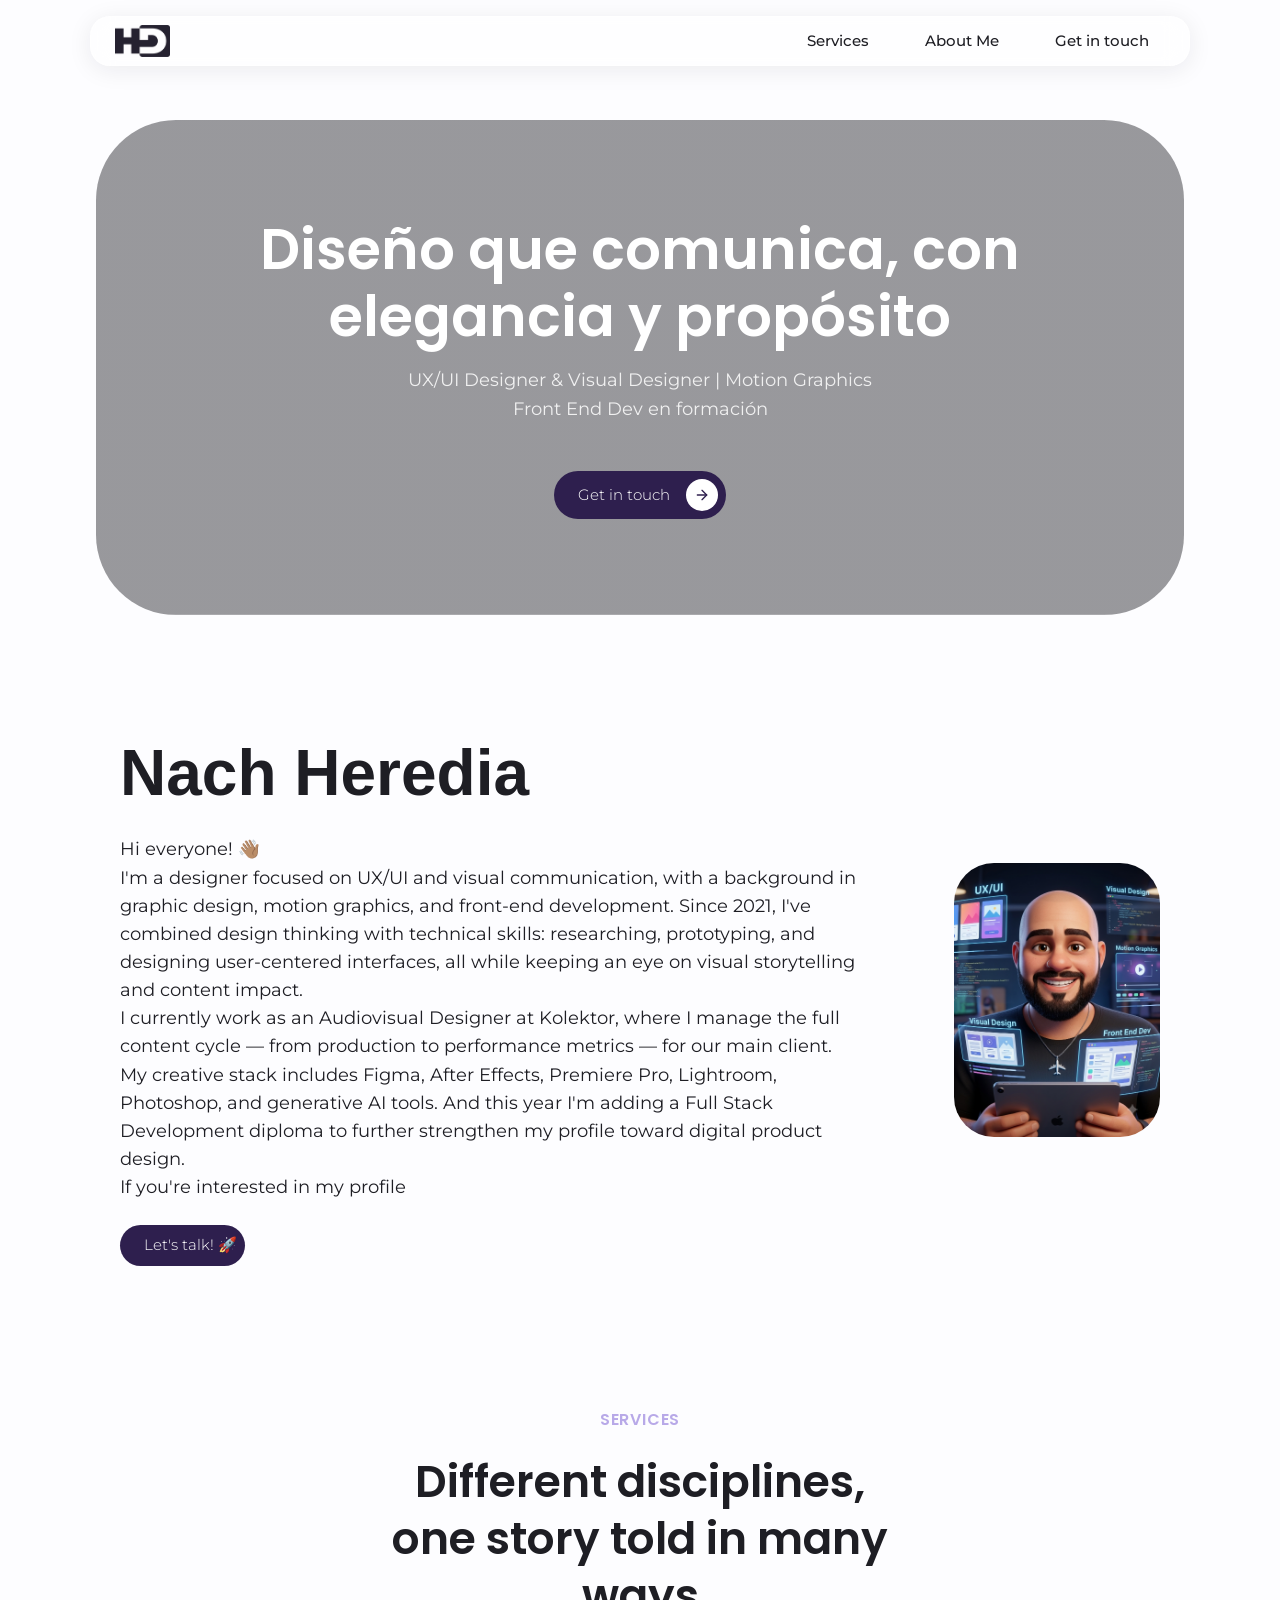
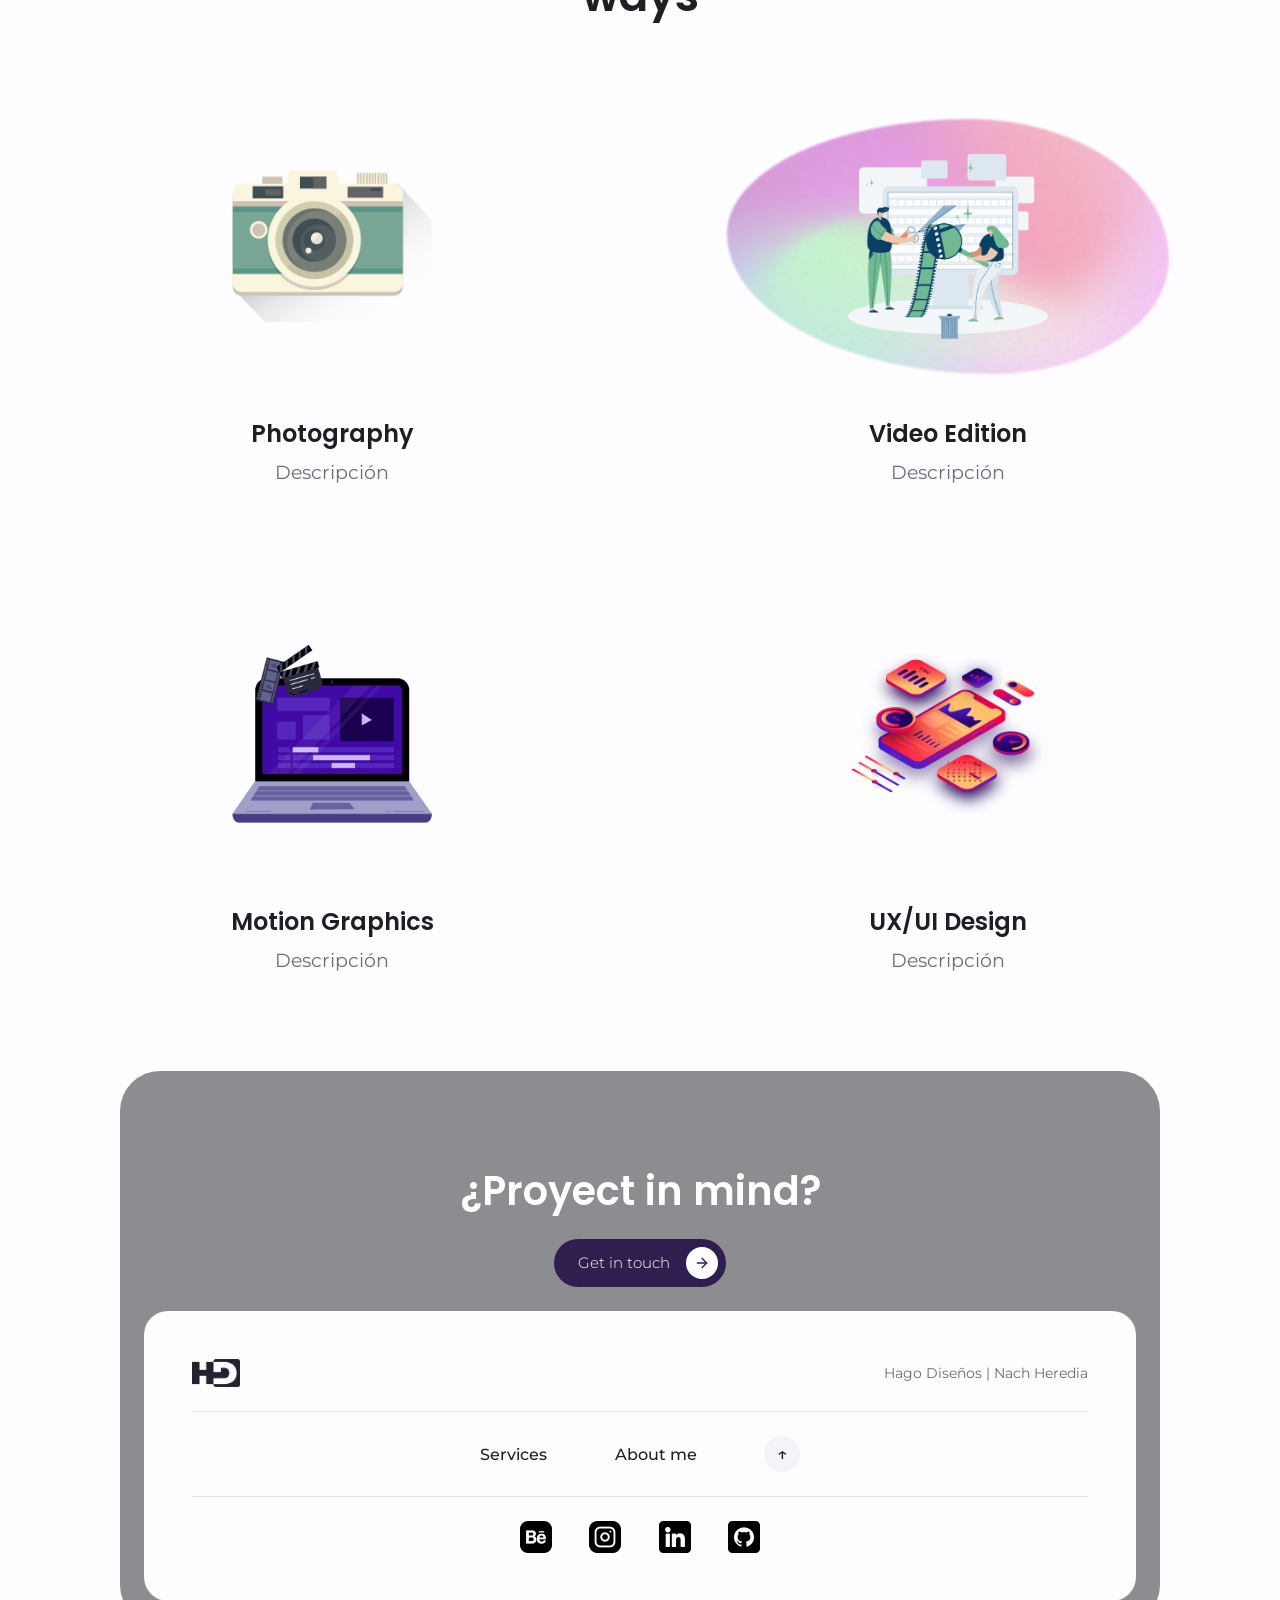
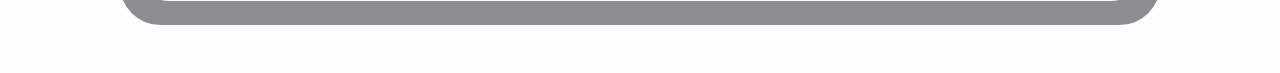
==== commit 789d71e6: "Finalización de estilos de la home" ====
--- a/index.html
+++ b/index.html
@@ -62,9 +62,9 @@
                     <br>
                     If you're interested in my profile
                 </p>
-                    <a href="contact.html" class="btn btn-primary">
-                        <span> Let's talk! 🚀</span>
-                    </a>
+                <a href="contact.html" class="btn btn-primary">
+                    <span> Let's talk! 🚀</span>
+                </a>
             </div>
             <div class="aboutImage">
                 <img src="./images/foto mia caricatura.png" alt="Foto perfil">
@@ -80,23 +80,31 @@
             </div>
             <div class="cardsServices">
                 <article class="card">
-                    <img src="./images/services icons/cameraiconoAUTITO.png" alt="Icono fotografia">
+                    <div class="cardVisual">
+                        <img src="./images/services icons/cameraiconoAUTITO.png" alt="Icono fotografia">
+                    </div>
                     <h3>Photography</h3>
                     <p>Descripción</p>
                 </article>
                 <article class="card">
-                    <img src="./images/services icons/cineiconoAUTITO.png" alt="Icono edición de video">
-                    <h3>Video</h3>
+                    <div class="cardVisual">
+                        <img src="./images/services icons/cineiconoAUTITO.png" alt="Icono edición de video">
+                    </div>
+                    <h3>Video Edition</h3>
                     <p>Descripción</p>
                 </article>
                 <article class="card">
-                    <img src="./images/services icons/motioniconoAUTITO.png" alt="Icono motion graphics">
-                    <h3>Motion</h3>
-                    <p></p>
+                    <div class="cardVisual">
+                        <img src="./images/services icons/motioniconoAUTITO.png" alt="Icono motion graphics">
+                    </div>
+                    <h3>Motion Graphics</h3>
+                    <p>Descripción</p>
                 </article>
                 <article class="card">
-                    <img src="./images/services icons/UX-UIiconoAUTITO.png" alt="Icono ux/ui">
-                    <h3>UX/UI</h3>
+                    <div class="cardVisual">
+                        <img src="./images/services icons/UX-UIiconoAUTITO.png" alt="Icono ux/ui">
+                    </div>
+                    <h3>UX/UI Design</h3>
                     <p>Descripción</p>
                 </article>
             </div>
@@ -104,45 +112,54 @@
     </main>
 
     <footer class="mainFooter">
-        <div class="footerBg">
-            <div class="footerCta">
-                <h2>¿Proyect in mind?</h2>
-                <a href="contact.html" class="btn btn-primary">
-                    <span>Get in touch</span>
-                    <span class="btn-icon" aria-hidden="true">
-                        <svg width="16" height="16" viewBox="0 0 24 24" fill="none" stroke="currentColor"
-                            stroke-width="2" stroke-linecap="round" stroke-linejoin="round">
-                            <line x1="5" y1="12" x2="19" y2="12"></line>
-                            <polyline points="12 5 19 12 12 19"></polyline>
-                        </svg>
-                    </span>
-                </a>
+    <div class="footerBg">
+        <div class="footerCta">
+            <h2>¿Proyect in mind?</h2>
+            <a href="contact.html" class="btn btn-primary">
+                <span>Get in touch</span>
+                <span class="btn-icon" aria-hidden="true">
+                    <svg width="16" height="16" viewBox="0 0 24 24" fill="none" stroke="currentColor" stroke-width="2"
+                        stroke-linecap="round" stroke-linejoin="round">
+                        <line x1="5" y1="12" x2="19" y2="12"></line>
+                        <polyline points="12 5 19 12 12 19"></polyline>
+                    </svg>
+                </span>
+            </a>
+        </div>
+
+        <div class="footerPanel">
+            <div class="footerTop">
+                <img src="./images/Logo mioiconoAUTITO.png" alt="Logo Hago Diseños" class="footerLogo" >
+                <p class="footerName">Hago Diseños | Nach Heredia</p>
             </div>
+
+            <hr class="footerDivider">
 
             <nav class="footerNav">
                 <a href="services.html">Services</a>
                 <a href="index.html#aboutMe">About me</a>
-                <a href="#top" class="back-to-top" aria-label="Volver arriba">↑</a>
+                <a href="index.html#top" class="backToTop" aria-label="Volver arriba">↑</a>
             </nav>
 
+            <hr class="footerDivider">
+
             <div class="socialIcons">
-                <a href="https://www.behance.net/ignacioheredia" target="_blank">
+                <a href="https://www.behance.net/ignacioheredia" target="_blank" title="Behance">
                     <img src="./images/social media icons/behance.png" alt="Behance">
                 </a>
-                <a href="https://www.instagram.com/hago.disenios/?hl=es" target="_blank">
+                <a href="https://www.instagram.com/hago.disenios/?hl=es" target="_blank" title="Instagram">
                     <img src="./images/social media icons/instagram (1).png" alt="Instagram">
                 </a>
-                <a href="https://www.linkedin.com/in/nachheredia/" target="_blank">
+                <a href="https://www.linkedin.com/in/nachheredia/" target="_blank" title="Linked In">
                     <img src="./images/social media icons/linkedin.png" alt="LinkedIn">
                 </a>
-                <a href="https://github.com/NachHeredia" target="_blank">
+                <a href="https://github.com/NachHeredia" target="_blank" title="Git Hub">
                     <img src="./images/social media icons/github.png" alt="GitHub">
                 </a>
             </div>
-
-            <p class="footer-name">Hago Diseños | Nach Heredia</p>
         </div>
-    </footer>
+    </div>
+</footer>
 
 </body>
 
--- a/css/styles.css
+++ b/css/styles.css
@@ -128,6 +128,7 @@
     font-weight: 800;
 }
 
+
 .mainBanner {
     position: relative;
     display: flex;
@@ -199,13 +200,14 @@
 main {
     padding-top: var(--spacing-md);
 }
+
 .aboutMe {
     position: relative;
     display: flex;
     flex-direction: row;
     align-items: center;
     justify-content: center;
-    padding: var(--spacing-xl) var(--spacing-md);
+    padding: var(--spacing-md) var(--spacing-md);
     margin: var(--spacing-xl);
 }
 
@@ -216,8 +218,264 @@
     padding-bottom: var(--spacing-md);
 }
 
+.aboutText p{
+    font-size: 1.1rem;
+    margin-right: var(--spacing-xl);
+}
+
+.aboutText a{
+    margin-top: var(--spacing-md);
+}
+
 .aboutImage img{
     width: auto;
     border-radius: 40px;
 }
 
+.tittleServices h2 {
+    font-family: var(--font-heading);
+    font-size: 1rem;
+    font-weight: 600;
+    color: var(--brand-dark);
+    text-transform: uppercase;
+    letter-spacing: 0.05em;
+    margin-bottom: var(--spacing-xs);
+}
+
+.tittleServices p {
+    font-family: var(--font-heading);
+    /* font-size: clamp(1.75rem, 4vw, 2.75rem); */
+    font-weight: 600;
+    color: var(--text-primary);
+    line-height: 1.3;
+}
+
+.services {
+    padding: var(--spacing-md);
+    text-align: center;
+}
+
+.tittleServices {
+    max-width: 600px;
+    margin: 0 auto var(--spacing-lg);
+}
+
+.tittleServices h2 {
+    font-family: var(--font-heading);
+    font-size: 1rem;
+    font-weight: 600;
+    color: var(--accent-primary);
+    text-transform: uppercase;
+    letter-spacing: 0.05em;
+    margin-bottom: var(--spacing-md);
+}
+
+.tittleServices p {
+    font-family: var(--font-heading);
+    font-size: clamp(1.75rem, 4vw, 2.75rem);
+    font-weight: 600;
+    color: var(--text-primary);
+    line-height: 1.3;
+}
+
+.cardsServices {
+    display: grid;
+    grid-template-columns: repeat(2, 1fr);
+    gap: var(--spacing-lg);
+    margin: 0 var(--spacing-md);
+}
+
+.card {
+    min-width: 0;
+    text-align: center;
+    padding: var(--spacing-md);
+    transition: transform var(--transition-fast);
+}
+
+.card:hover {
+    transform: translateY(-4px);
+}
+
+.cardVisual {
+    position: relative;
+    display: flex;
+    align-items: center;
+    justify-content: center;
+    height: 300px;
+    margin-bottom: var(--spacing-md);
+}
+
+.cardVisual::before {
+    content: '';
+    position: absolute;
+    width: 85%;
+    height: 85%;
+    background-size: cover;
+    background-position: center;
+    filter: blur(1px);
+    opacity: 0.5;
+    z-index: 0;
+}
+
+.cardVisual img {
+    position: relative;
+    z-index: 1;
+    width: 200px;
+    height: 200px;
+    object-fit: contain;
+    max-width: 100%;
+}
+
+.card h3 {
+    font-size: 1.5rem;
+    font-weight: 600;
+    margin-bottom: var(--spacing-xs);
+}
+
+.card p {
+    color: var(--text-secondary);
+    font-size: 1.2rem;
+}
+
+.card:nth-child(1) .cardVisual::before {
+    background-image: url('../images/gradients/gradient-1.jpg');
+    border-radius: 45% 55% 60% 40% / 55% 45% 55% 45%;
+}
+
+.card:nth-child(2) .cardVisual::before {
+    background-image: url('../images/gradients/gradient-2.jpg');
+    border-radius: 55% 45% 40% 60% / 45% 55% 45% 55%;
+}
+
+.card:nth-child(3) .cardVisual::before {
+    background-image: url('../images/gradients/gradient-3.jpg');
+    border-radius: 40% 60% 55% 45% / 60% 40% 60% 40%;
+}
+
+.card:nth-child(4) .cardVisual::before {
+    background-image: url('../images/gradients/gradient-4.jpg');
+    border-radius: 60% 40% 45% 55% / 40% 60% 40% 60%;
+}
+
+.card {
+    min-width: 0;
+}
+
+.card-visual img {
+    max-width: 100%;
+}
+
+.mainFooter {
+    padding: var(--spacing-md);
+    margin: var(--spacing-md) var(--spacing-xl);
+}
+
+.footerBg {
+    position: relative;
+    border-radius: 40px;
+    overflow: hidden;
+    padding: var(--spacing-xl) var(--spacing-md) 0;
+
+    background-image:
+        linear-gradient(rgba(30, 30, 36, 0.5), rgba(30, 30, 36, 0.5)),
+        url('../images/foto\ footer.jpg');
+    background-size: cover;
+    background-position: center;
+}
+
+.footerCta {
+    text-align: center;
+    margin-bottom: var(--spacing-md);
+}
+
+.footerCta h2 {
+    color: #FFFFFF;
+    font-size: clamp(1.75rem, 4vw, 2.5rem);
+    font-weight: 600;
+    margin-bottom: var(--spacing-md);
+}
+
+.footerCta .btn {
+    display: inline-flex;
+}
+
+
+.footerPanel {
+    background-color: var(--bg-primary);
+    border-radius: 24px;
+    margin-bottom: var(--spacing-md);
+    padding: var(--spacing-lg) var(--spacing-lg);
+}
+
+.footerTop {
+    display: flex;
+    align-items: center;
+    justify-content: space-between;
+}
+
+.footerLogo {
+    height: 28px;
+    width: auto;
+}
+
+.footerName {
+    font-size: 0.9rem;
+    color: var(--text-secondary);
+}
+
+.footerDivider {
+    border: none;
+    border-top: 1px solid var(--color-border);
+    margin: var(--spacing-md) 0;
+}
+
+.footerNav {
+    display: flex;
+    align-items: center;
+    justify-content: space-between;
+    max-width: 320px;
+    margin: 0 auto;
+    padding: 0;
+}
+
+.footerNav a {
+    font-weight: 500;
+    color: var(--text-primary);
+    transition: color var(--transition-fast);
+}
+
+.footerNav a:hover {
+    background-color: var(--bg-secondary);
+    font-weight: 800;
+    padding: var(--spacing-xs);
+}
+
+.backToTop {
+    display: flex;
+    align-items: center;
+    justify-content: center;
+    width: 36px;
+    height: 36px;
+    background-color: var(--bg-secondary);
+    border-radius: 50%;
+    font-size: 1.1rem;
+}
+
+.socialIcons {
+    display: flex;
+    align-items: center;
+    justify-content: space-between;
+    max-width: 240px;
+    margin: 0 auto;
+}
+
+.socialIcons img {
+    height: 32px;
+    width: 32px;
+    transition: transform var(--transition-fast);
+}
+
+.socialIcons a:hover img {
+    transform: translateY(-2px);
+}
+
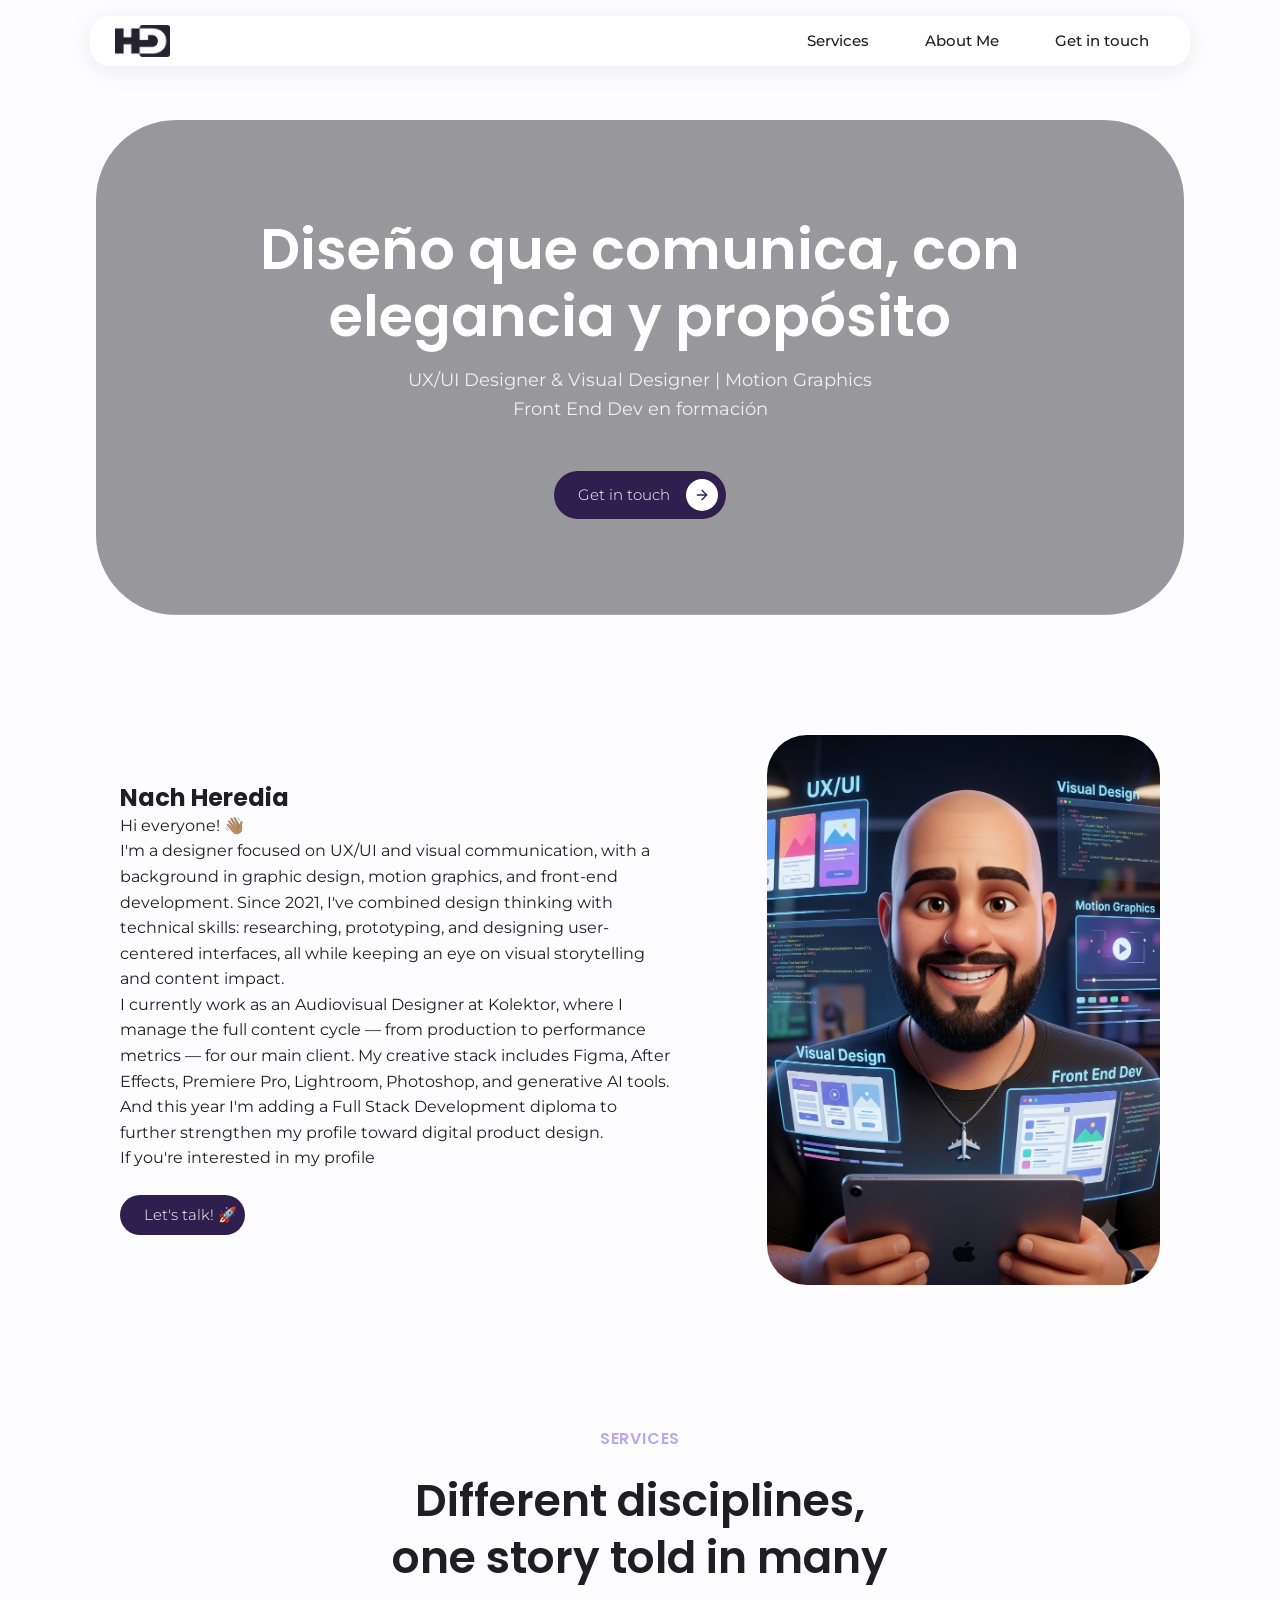
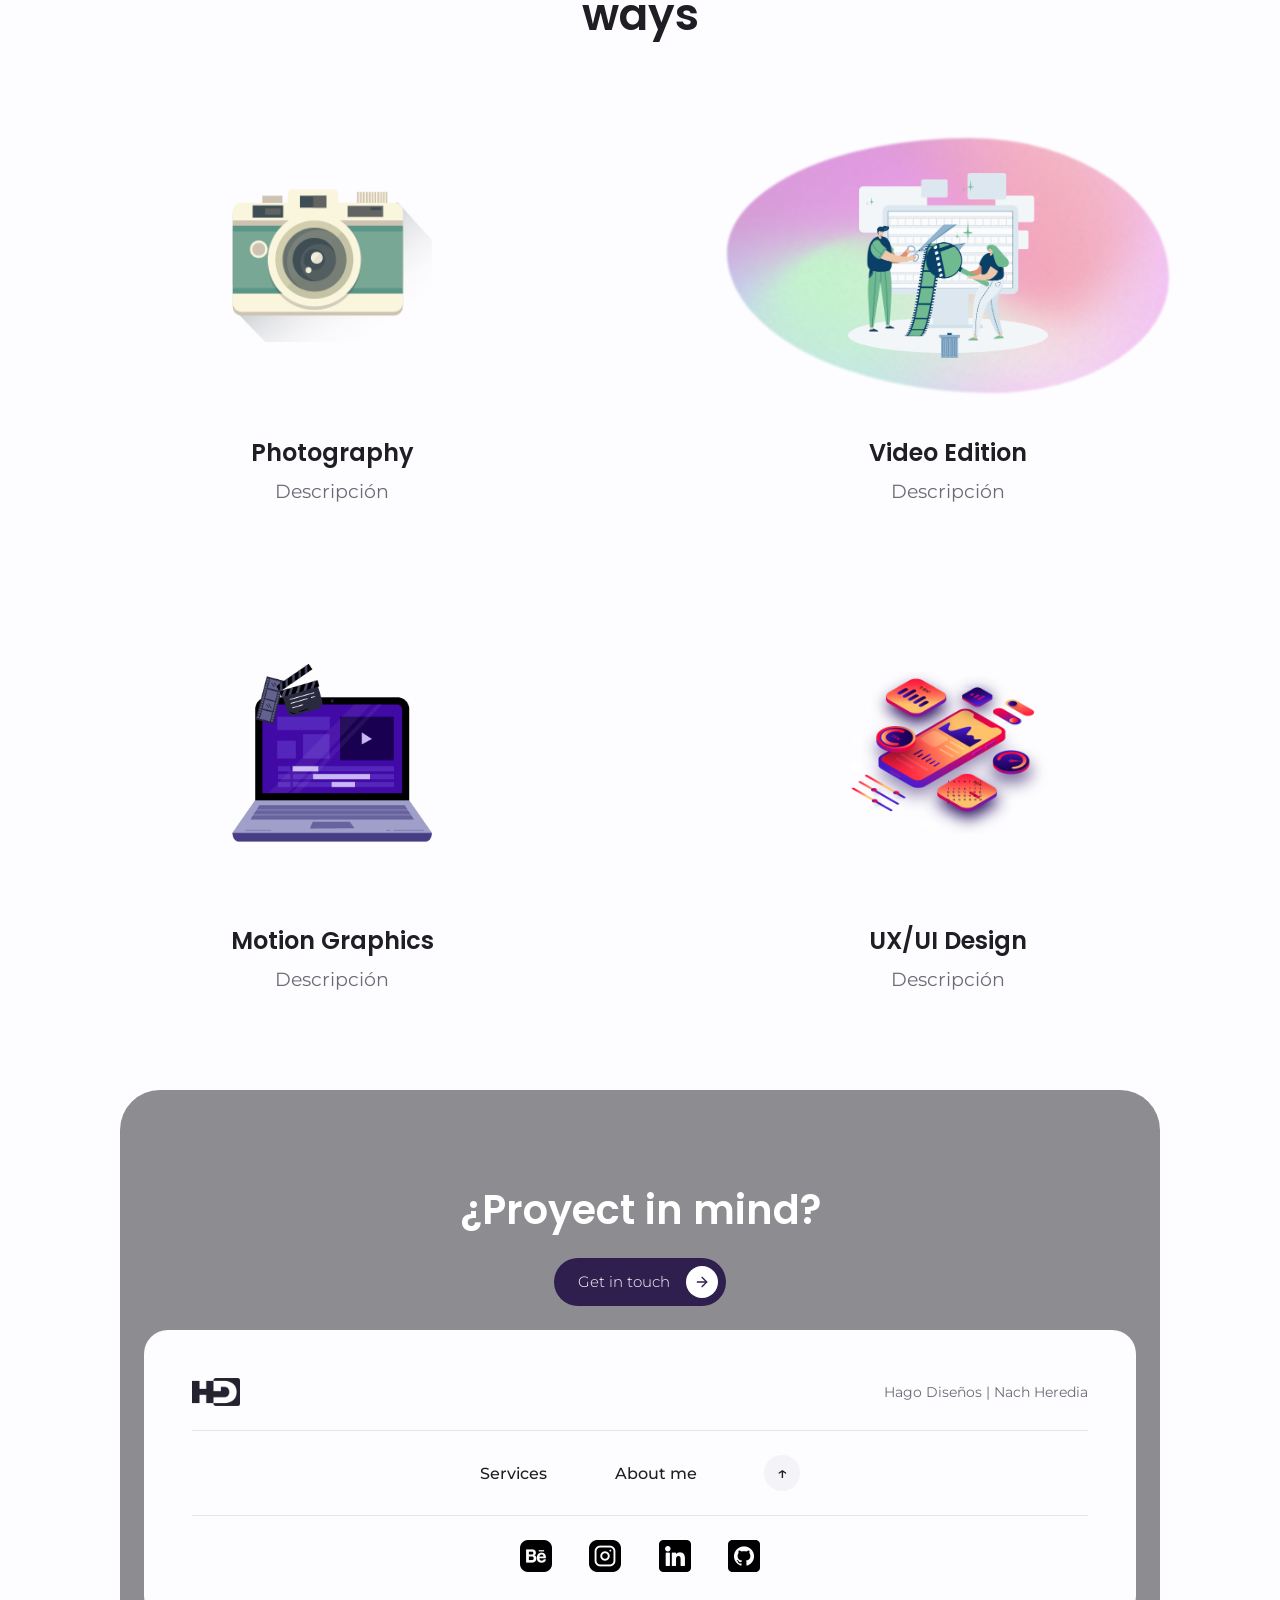
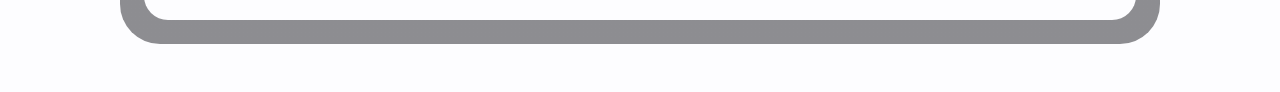
==== commit 1ed33f5c: "Finalizacion de home + css de home + mobile de home" ====
--- a/index.html
+++ b/index.html
@@ -20,6 +20,12 @@
             <a href="index.html">
                 <img src="./images/Logo mioiconoAUTITO.png" alt="Logo HD">
             </a>
+            <input type="checkbox" id="menuToggle" class="menuToggle">
+            <label for="menuToggle" class="hamburger" aria-label="Abrir menú">
+                <span></span>
+                <span></span>
+                <span></span>
+            </label>
             <ul>
                 <li><a href="services.html">Services</a></li>
                 <li><a href="index.html#aboutMe">About Me</a></li>
@@ -112,54 +118,54 @@
     </main>
 
     <footer class="mainFooter">
-    <div class="footerBg">
-        <div class="footerCta">
-            <h2>¿Proyect in mind?</h2>
-            <a href="contact.html" class="btn btn-primary">
-                <span>Get in touch</span>
-                <span class="btn-icon" aria-hidden="true">
-                    <svg width="16" height="16" viewBox="0 0 24 24" fill="none" stroke="currentColor" stroke-width="2"
-                        stroke-linecap="round" stroke-linejoin="round">
-                        <line x1="5" y1="12" x2="19" y2="12"></line>
-                        <polyline points="12 5 19 12 12 19"></polyline>
-                    </svg>
-                </span>
-            </a>
-        </div>
-
-        <div class="footerPanel">
-            <div class="footerTop">
-                <img src="./images/Logo mioiconoAUTITO.png" alt="Logo Hago Diseños" class="footerLogo" >
-                <p class="footerName">Hago Diseños | Nach Heredia</p>
+        <div class="footerBg">
+            <div class="footerCta">
+                <h2>¿Proyect in mind?</h2>
+                <a href="contact.html" class="btn btn-primary">
+                    <span>Get in touch</span>
+                    <span class="btn-icon" aria-hidden="true">
+                        <svg width="16" height="16" viewBox="0 0 24 24" fill="none" stroke="currentColor"
+                            stroke-width="2" stroke-linecap="round" stroke-linejoin="round">
+                            <line x1="5" y1="12" x2="19" y2="12"></line>
+                            <polyline points="12 5 19 12 12 19"></polyline>
+                        </svg>
+                    </span>
+                </a>
             </div>
 
-            <hr class="footerDivider">
+            <div class="footerPanel">
+                <div class="footerTop">
+                    <img src="./images/Logo mioiconoAUTITO.png" alt="Logo Hago Diseños" class="footerLogo">
+                    <p class="footerName">Hago Diseños | Nach Heredia</p>
+                </div>
 
-            <nav class="footerNav">
-                <a href="services.html">Services</a>
-                <a href="index.html#aboutMe">About me</a>
-                <a href="index.html#top" class="backToTop" aria-label="Volver arriba">↑</a>
-            </nav>
+                <hr class="footerDivider">
 
-            <hr class="footerDivider">
+                <nav class="footerNav">
+                    <a href="services.html">Services</a>
+                    <a href="index.html#aboutMe">About me</a>
+                    <a href="index.html#top" class="backToTop" aria-label="Volver arriba">↑</a>
+                </nav>
 
-            <div class="socialIcons">
-                <a href="https://www.behance.net/ignacioheredia" target="_blank" title="Behance">
-                    <img src="./images/social media icons/behance.png" alt="Behance">
-                </a>
-                <a href="https://www.instagram.com/hago.disenios/?hl=es" target="_blank" title="Instagram">
-                    <img src="./images/social media icons/instagram (1).png" alt="Instagram">
-                </a>
-                <a href="https://www.linkedin.com/in/nachheredia/" target="_blank" title="Linked In">
-                    <img src="./images/social media icons/linkedin.png" alt="LinkedIn">
-                </a>
-                <a href="https://github.com/NachHeredia" target="_blank" title="Git Hub">
-                    <img src="./images/social media icons/github.png" alt="GitHub">
-                </a>
+                <hr class="footerDivider">
+
+                <div class="socialIcons">
+                    <a href="https://www.behance.net/ignacioheredia" target="_blank" title="Behance">
+                        <img src="./images/social media icons/behance.png" alt="Behance">
+                    </a>
+                    <a href="https://www.instagram.com/hago.disenios/?hl=es" target="_blank" title="Instagram">
+                        <img src="./images/social media icons/instagram (1).png" alt="Instagram">
+                    </a>
+                    <a href="https://www.linkedin.com/in/nachheredia/" target="_blank" title="Linked In">
+                        <img src="./images/social media icons/linkedin.png" alt="LinkedIn">
+                    </a>
+                    <a href="https://github.com/NachHeredia" target="_blank" title="Git Hub">
+                        <img src="./images/social media icons/github.png" alt="GitHub">
+                    </a>
+                </div>
             </div>
         </div>
-    </div>
-</footer>
+    </footer>
 
 </body>
 
--- a/css/styles.css
+++ b/css/styles.css
@@ -1,9 +1,9 @@
-:root{
+:root {
     --font-heading: 'Poppins', sans-serif;
     --font-body: 'Montserrat', sans-serif;
 
     --bg-primary: #FDFDFF;
-    --bg-secondary:  #F4F4F8;
+    --bg-secondary: #F4F4F8;
 
     --text-primary: #1E1E24;
     --text-secondary: #6B6B76;
@@ -70,7 +70,10 @@
     -moz-osx-font-smoothing: grayscale;
 }
 
-h1, h2, h3, h4 {
+h1,
+h2,
+h3,
+h4 {
     font-family: var(--font-heading);
     line-height: 1.2;
 }
@@ -87,6 +90,7 @@
 }
 
 .navbar {
+    position: relative;
     width: 100%;
     max-width: 1100px;
     display: flex;
@@ -128,6 +132,30 @@
     font-weight: 800;
 }
 
+.menuToggle {
+    display: none;
+}
+
+.hamburger {
+    display: none;
+    flex-direction: column;
+    justify-content: center;
+    gap: 5px;
+    width: 28px;
+    height: 28px;
+    cursor: pointer;
+    z-index: 1001;
+}
+
+.hamburger span {
+    display: block;
+    width: 100%;
+    height: 2px;
+    background-color: var(--text-primary);
+    border-radius: 2px;
+    transition: transform var(--transition-fast), opacity var(--transition-fast);
+}
+
 
 .mainBanner {
     position: relative;
@@ -138,7 +166,7 @@
     text-align: center;
     padding: var(--spacing-xl) var(--spacing-md);
     margin: var(--spacing-xl);
-    border-radius:  80px;
+    border-radius: 80px;
     overflow: hidden;
 
     background-image:
@@ -202,35 +230,30 @@
 }
 
 .aboutMe {
-    position: relative;
-    display: flex;
-    flex-direction: row;
-    align-items: center;
-    justify-content: center;
-    padding: var(--spacing-md) var(--spacing-md);
+    display: grid;
+    grid-template-columns: 1.4fr 1fr;
+    align-items: center;
+    gap: var(--spacing-xl);
+    padding: var(--spacing-md);
     margin: var(--spacing-xl);
 }
 
-.aboutText h2{
-    font-weight: 800;
-    font-size: 4rem;
-    padding-top: 0;
-    padding-bottom: var(--spacing-md);
-}
-
-.aboutText p{
-    font-size: 1.1rem;
-    margin-right: var(--spacing-xl);
-}
-
-.aboutText a{
+.aboutText .btn {
     margin-top: var(--spacing-md);
 }
 
-.aboutImage img{
+.aboutImage {
+    display: flex;
+    justify-content: flex-end;
+}
+
+.aboutImage img {
+    height: 550px;
     width: auto;
+    max-width: 100%;
     border-radius: 40px;
 }
+
 
 .tittleServices h2 {
     font-family: var(--font-heading);
@@ -479,3 +502,134 @@
     transform: translateY(-2px);
 }
 
+
+@media (max-width: 1024px) {
+    .mainBanner {
+        margin: var(--spacing-md);
+        margin-top: 100px;
+        border-radius: 40px;
+        padding: var(--spacing-lg) var(--spacing-md);
+    }
+
+    .aboutMe {
+        grid-template-columns: 1.2fr 1fr;
+        margin: var(--spacing-lg);
+        gap: var(--spacing-md);
+    }
+
+    .aboutText h2 {
+        font-size: 2.5rem;
+    }
+
+    .aboutText p {
+        font-size: 1rem;
+        margin-right: 0;
+    }
+
+    .aboutImage img {
+        height: auto;
+        width: 100%;
+        max-width: 280px;
+        aspect-ratio: 3 / 4;
+        object-fit: fill;
+    }
+
+    .cardsServices {
+        gap: var(--spacing-md);
+    }
+
+    .cardVisual {
+        height: 240px;
+    }
+
+    .mainFooter {
+        margin: var(--spacing-md);
+    }
+}
+
+@media (max-width: 600px) {
+
+    .hamburger {
+        display: flex;
+    }
+
+    .navbar ul {
+        position: absolute;
+        top: calc(100% + var(--spacing-sm));
+        right: 0;
+        flex-direction: column;
+        align-items: flex-start;
+        gap: var(--spacing-xs);
+        width: 200px;
+        padding: var(--spacing-md);
+        border-radius: 20px;
+
+        background-color: rgba(255, 255, 255, 0.6);
+        backdrop-filter: blur(12px);
+        -webkit-backdrop-filter: blur(12px);
+        border: 1px solid rgba(255, 255, 255, 0.3);
+        box-shadow: 0 4px 24px rgba(30, 30, 36, 0.08);
+
+        opacity: 0;
+        pointer-events: none;
+        transform: translateY(-10px);
+        transition: opacity var(--transition-fast), transform var(--transition-fast);
+    }
+
+    .menuToggle:checked ~ ul {
+        opacity: 1;
+        pointer-events: auto;
+        transform: translateY(0);
+    }
+
+    .menuToggle:checked ~ .hamburger span:nth-child(1) {
+        transform: translateY(7px) rotate(45deg);
+    }
+    .menuToggle:checked ~ .hamburger span:nth-child(2) {
+        opacity: 0;
+    }
+    .menuToggle:checked ~ .hamburger span:nth-child(3) {
+        transform: translateY(-7px) rotate(-45deg);
+    }
+
+    .mainBanner {
+        margin: var(--spacing-sm);
+        margin-top: 90px;
+        border-radius: 24px;
+        padding: var(--spacing-lg) var(--spacing-sm);
+        min-height: 70vh;
+    }
+
+    .aboutMe {
+        grid-template-columns: 1fr;
+        margin: var(--spacing-md);
+        text-align: center;
+        justify-items: center;
+    }
+
+    .aboutText h2 {
+        font-size: 2rem;
+    }
+
+    .aboutText p {
+        margin-right: 0;
+        font-size: 1rem;
+    }
+
+    .aboutImage {
+        justify-content: center;
+    }
+
+    .aboutImage img {
+        width: 100%;
+        max-width: 320px;
+        aspect-ratio: 1 / 1;
+        object-fit: cover;
+        border-radius: 24px;
+    }
+
+    .cardVisual::before {
+    width: 160px;
+    height: 160px;
+}
+}
